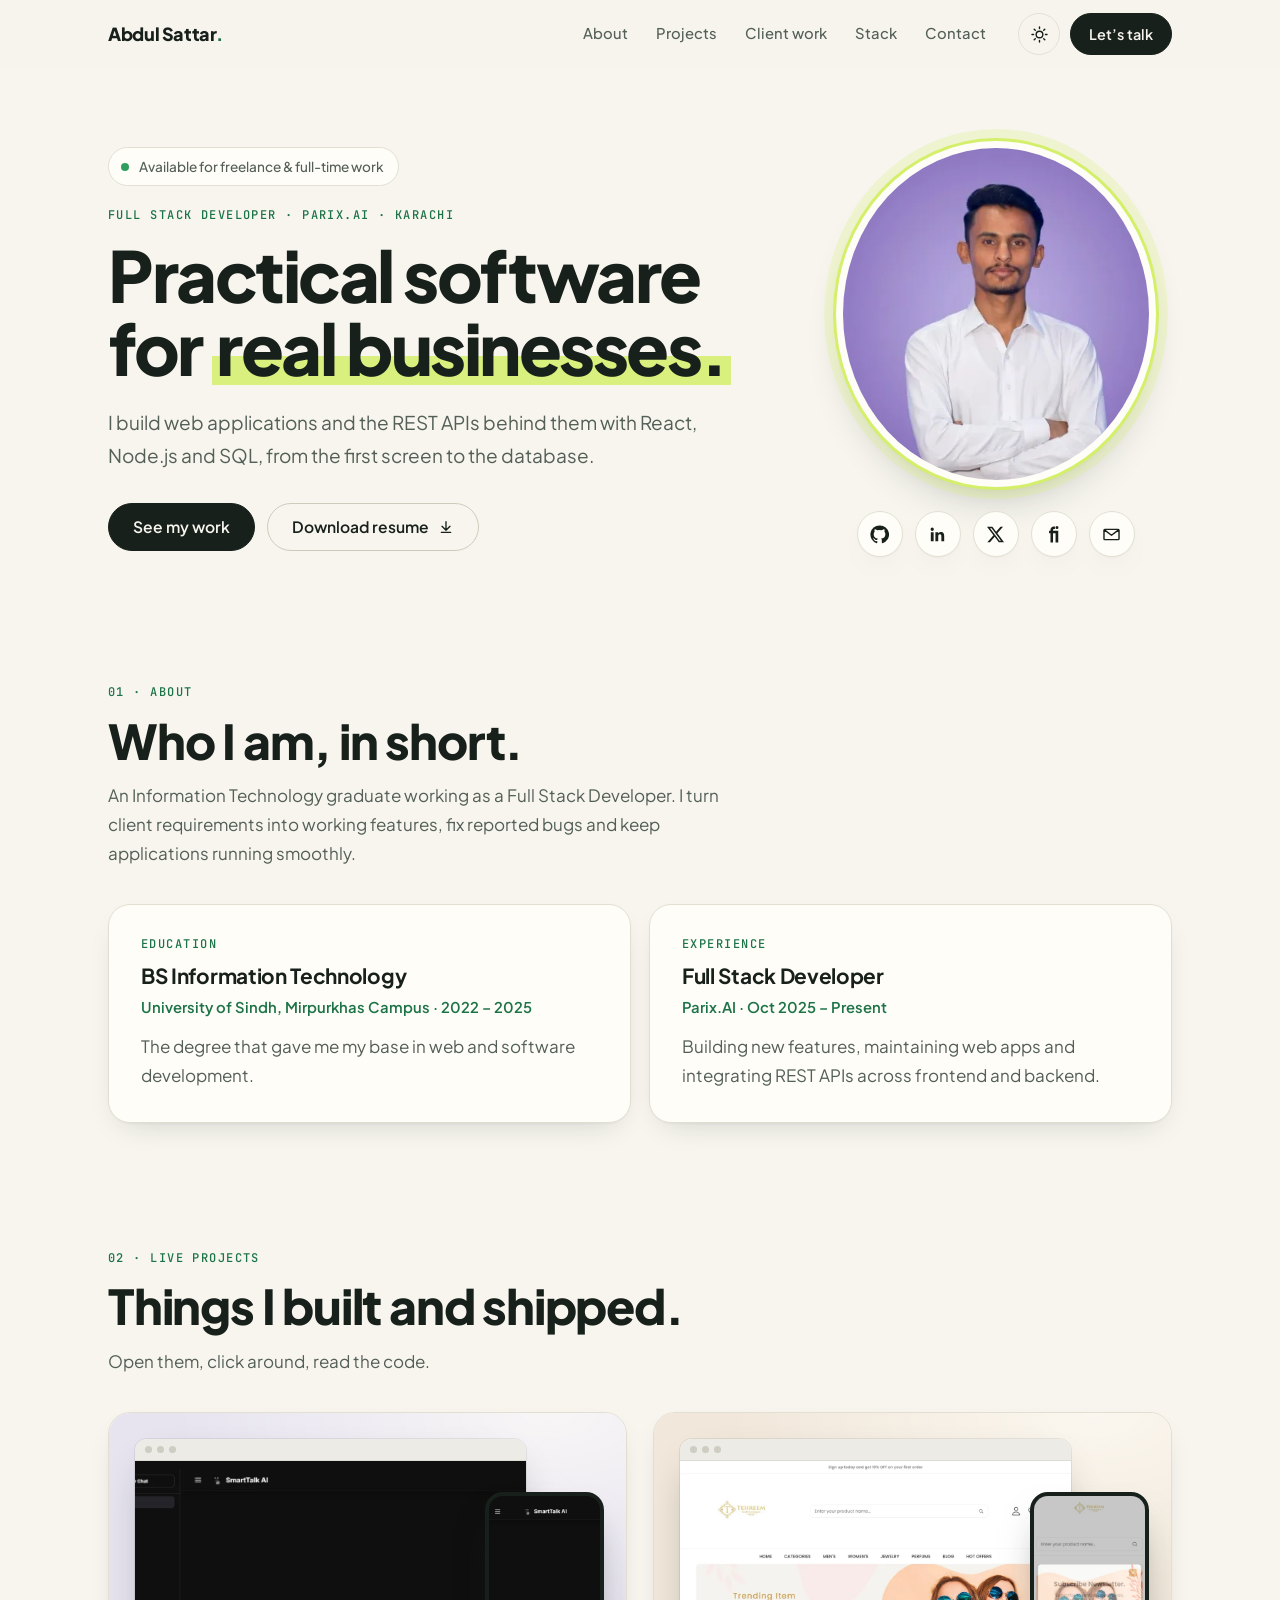
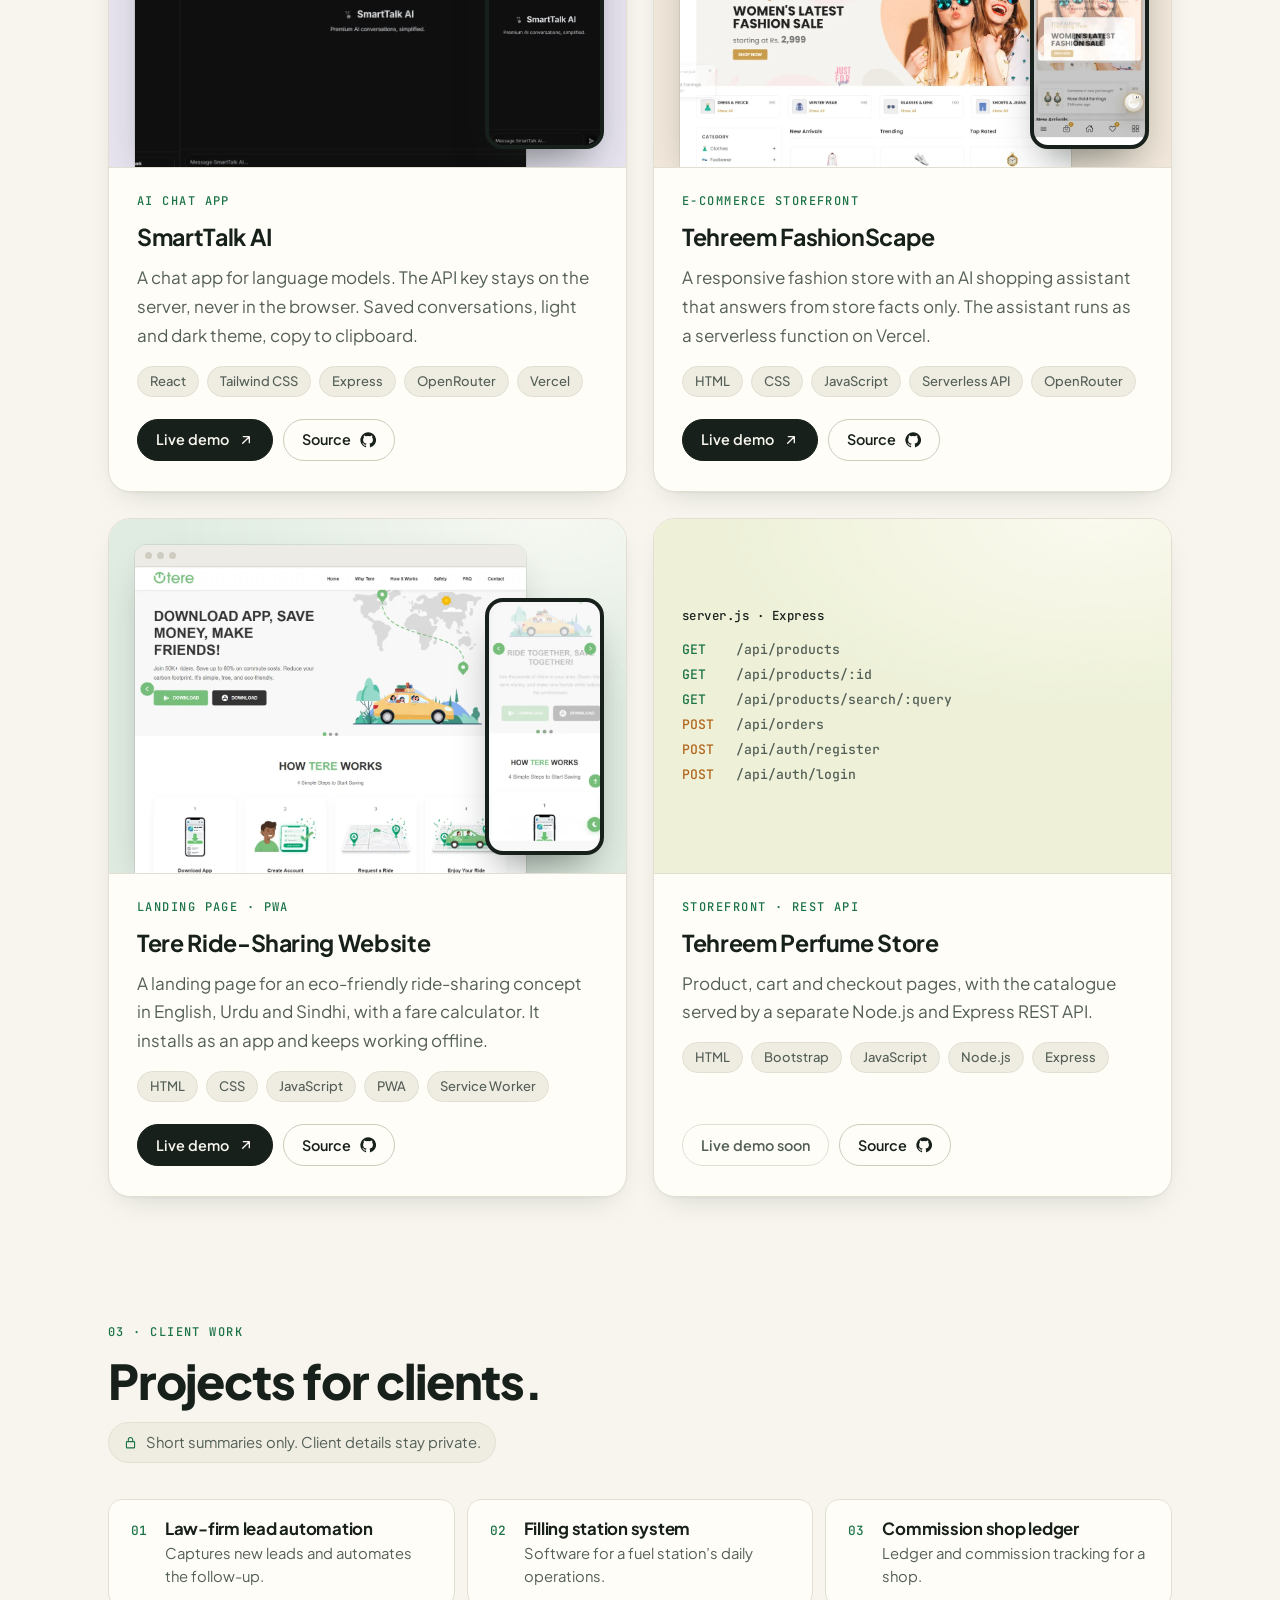
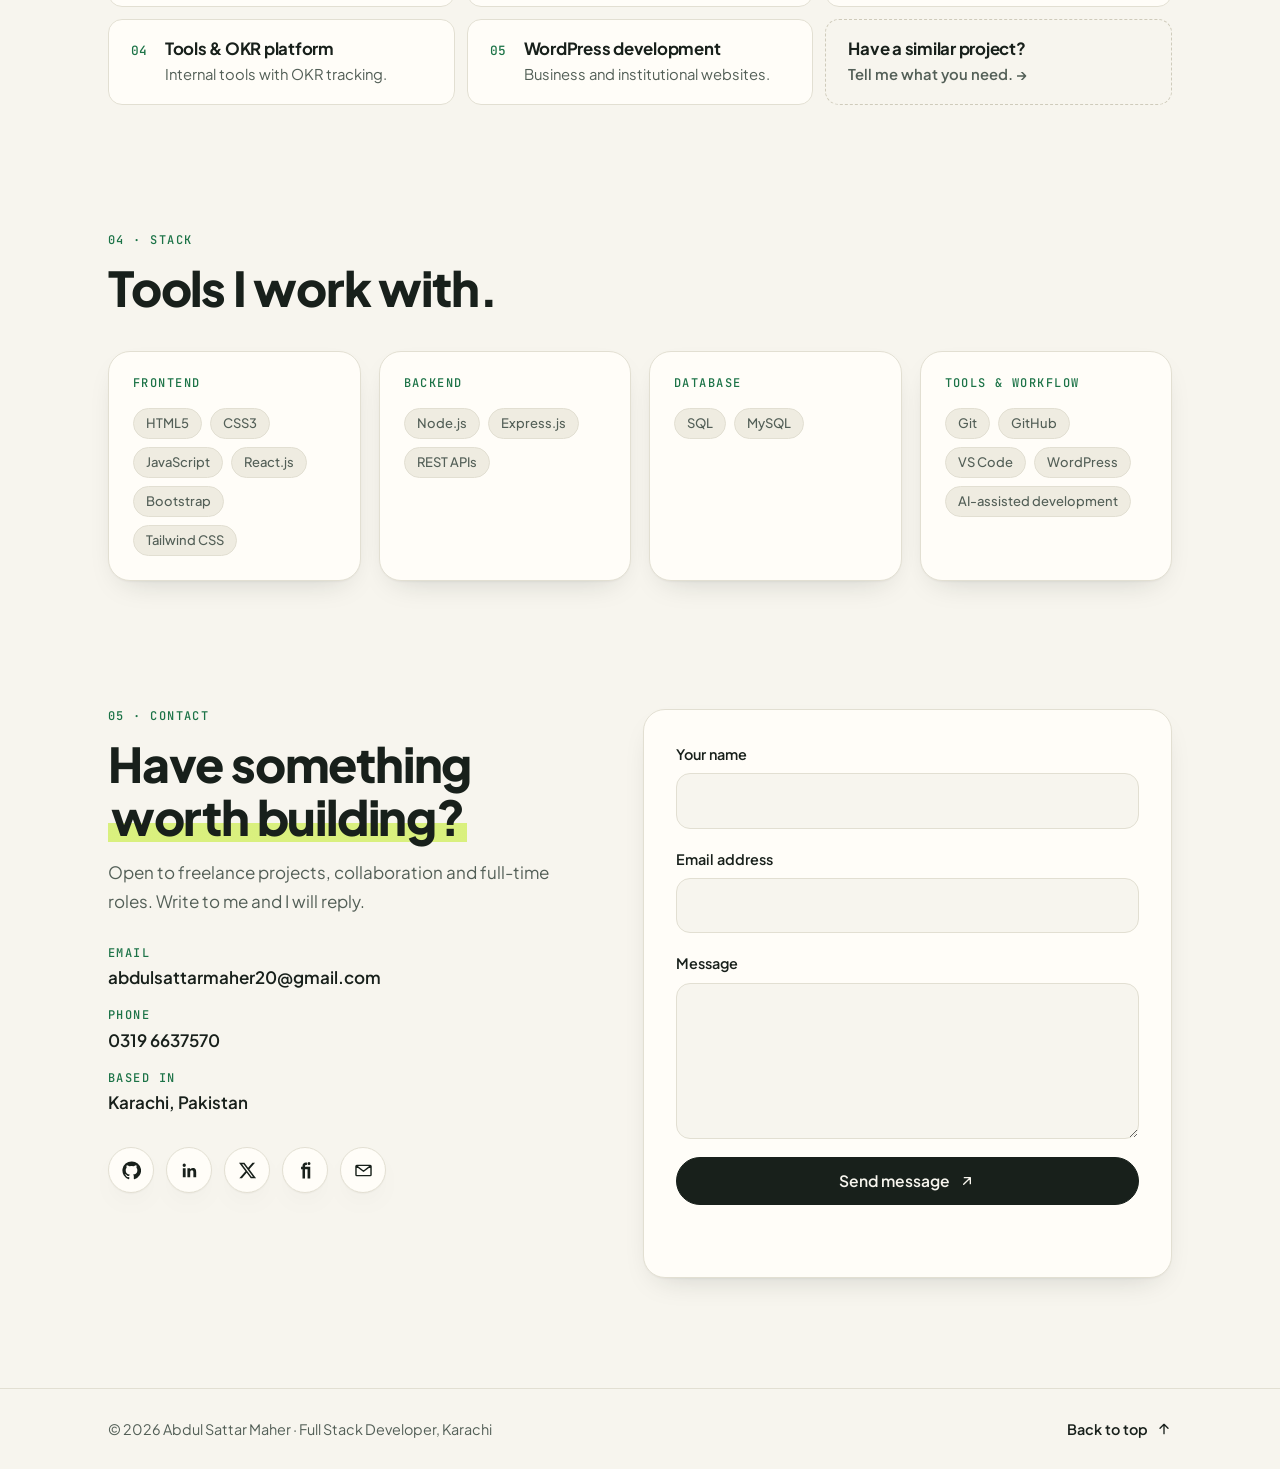
==== index.html @ 1fb18bc0 "Portfolio: light theme rebuild with live projects, client work and contact form Co-Authored-By: Clau" ====
<!doctype html>
<html lang="en">
  <head>
    <meta charset="utf-8">
    <meta name="viewport" content="width=device-width, initial-scale=1, viewport-fit=cover">
    <title>Abdul Sattar Maher — Full Stack Developer</title>
    <meta name="description" content="Abdul Sattar Maher, Full Stack Developer at Parix.AI in Karachi. I build web applications and the REST APIs behind them with React, Node.js and SQL.">
    <meta name="author" content="Abdul Sattar Maher">
    <meta name="theme-color" content="#f7f5ee" media="(prefers-color-scheme: light)">
    <meta name="theme-color" content="#1b231e" media="(prefers-color-scheme: dark)">

    <!-- [PLACEHOLDER] replace https://YOUR-DOMAIN.vercel.app with your real address (4 places below) -->
    <link rel="canonical" href="https://YOUR-DOMAIN.vercel.app/">
    <meta property="og:type" content="website">
    <meta property="og:url" content="https://YOUR-DOMAIN.vercel.app/">
    <meta property="og:title" content="Abdul Sattar Maher — Full Stack Developer">
    <meta property="og:description" content="Web applications and the REST APIs behind them, built with React, Node.js and SQL. Live projects, client work and contact.">
    <meta property="og:image" content="https://YOUR-DOMAIN.vercel.app/og-image.png">
    <meta property="og:image:width" content="1200">
    <meta property="og:image:height" content="630">
    <meta property="og:image:alt" content="Abdul Sattar Maher, Full Stack Developer">
    <meta name="twitter:card" content="summary_large_image">
    <meta name="twitter:site" content="@AbdulSattarMahe">
    <meta name="twitter:image" content="https://YOUR-DOMAIN.vercel.app/og-image.png">
    <link rel="icon" type="image/svg+xml" href="favicon.svg">

    <!-- Apply the saved theme before first paint, so there is no flash -->
    <script>
      document.documentElement.classList.add("js");
      try { var t = localStorage.getItem("theme"); if (t === "light" || t === "dark") document.documentElement.dataset.theme = t; } catch (e) {}
      // If script.js fails to load or errors, drop the hidden "reveal" state so all content shows
      setTimeout(function () { if (!window.__portfolioReady) document.documentElement.classList.remove("js"); }, 3000);
    </script>

    <link rel="preconnect" href="https://fonts.googleapis.com">
    <link rel="preconnect" href="https://fonts.gstatic.com" crossorigin>
    <link rel="stylesheet" href="https://fonts.googleapis.com/css2?family=JetBrains+Mono:wght@500&family=Plus+Jakarta+Sans:wght@400;500;600;700;800&display=swap">
    <link rel="preload" as="image" type="image/webp" href="abdulsattarmaher-400.webp" imagesrcset="abdulsattarmaher-400.webp 400w, abdulsattarmaher-680.webp 680w" imagesizes="(max-width: 860px) 260px, 320px">
    <link rel="stylesheet" href="styles.css">
    <script src="script.js" defer></script>

    <script type="application/ld+json">
      {
        "@context": "https://schema.org",
        "@type": "Person",
        "name": "Abdul Sattar Maher",
        "jobTitle": "Full Stack Developer",
        "worksFor": { "@type": "Organization", "name": "Parix.AI" },
        "alumniOf": { "@type": "CollegeOrUniversity", "name": "University of Sindh, Mirpurkhas Campus" },
        "address": { "@type": "PostalAddress", "addressLocality": "Karachi", "addressCountry": "PK" },
        "email": "mailto:abdulsattarmaher20@gmail.com",
        "sameAs": [
          "https://github.com/Abdulsattar02",
          "https://www.linkedin.com/in/abdul-sattar-1321a5242/",
          "https://x.com/AbdulSattarMahe",
          "https://www.fiverr.com/abdulsattar955"
        ]
      }
    </script>
  </head>

  <body>
    <a class="skip-link" href="#main">Skip to content</a>

    <!-- SVG icons, defined once and reused with <use> -->
    <svg width="0" height="0" class="sr-only" aria-hidden="true" focusable="false">
      <symbol id="i-github" viewBox="0 0 24 24"><path fill="currentColor" d="M12 .5a11.5 11.5 0 0 0-3.64 22.41c.58.1.79-.25.79-.56v-2c-3.2.7-3.88-1.37-3.88-1.37-.52-1.33-1.28-1.69-1.28-1.69-1.05-.71.08-.7.08-.7 1.16.08 1.77 1.19 1.77 1.19 1.03 1.77 2.7 1.26 3.36.96.1-.75.4-1.26.73-1.55-2.55-.29-5.24-1.28-5.24-5.68 0-1.26.45-2.28 1.19-3.09-.12-.29-.52-1.46.11-3.05 0 0 .97-.31 3.17 1.18a11 11 0 0 1 5.77 0c2.2-1.49 3.17-1.18 3.17-1.18.63 1.59.23 2.76.11 3.05.74.81 1.19 1.83 1.19 3.09 0 4.41-2.69 5.38-5.26 5.67.41.36.78 1.06.78 2.14v3.17c0 .31.21.67.8.56A11.5 11.5 0 0 0 12 .5Z"/></symbol>
      <symbol id="i-linkedin" viewBox="0 0 24 24"><path fill="currentColor" d="M20.45 20.45h-3.56v-5.57c0-1.33-.02-3.04-1.85-3.04-1.86 0-2.14 1.45-2.14 2.94v5.67H9.35V9h3.41v1.56h.05c.48-.9 1.64-1.85 3.37-1.85 3.6 0 4.27 2.37 4.27 5.46v6.28ZM5.34 7.43a2.06 2.06 0 1 1 0-4.13 2.06 2.06 0 0 1 0 4.13ZM7.12 20.45H3.56V9h3.56v11.45Z"/></symbol>
      <symbol id="i-x" viewBox="0 0 24 24"><path fill="currentColor" d="M18.24 2.25h3.31l-7.23 8.26 8.5 11.24h-6.65l-5.21-6.82-5.97 6.82H1.68l7.73-8.84L1.25 2.25h6.83l4.71 6.23 5.45-6.23Zm-1.16 17.52h1.83L7.08 4.13H5.12l11.96 15.64Z"/></symbol>
      <symbol id="i-fiverr" viewBox="0 0 24 24"><path fill="currentColor" d="M13.6 7.2h-2.2V6.5c0-.86.6-1.37 1.37-1.37h1.04V2h-1.3C9.9 2 8.2 3.66 8.2 6.33v.87H6.4v3.08h1.8V22h3.2V10.28h3.2V22H18V7.2h-4.4Zm2.8-2.13a1.9 1.9 0 1 0 0-3.8 1.9 1.9 0 0 0 0 3.8Z"/></symbol>
      <symbol id="i-mail" viewBox="0 0 24 24"><path fill="none" stroke="currentColor" stroke-width="1.8" stroke-linecap="round" stroke-linejoin="round" d="M3.5 5.5h17a1 1 0 0 1 1 1v11a1 1 0 0 1-1 1h-17a1 1 0 0 1-1-1v-11a1 1 0 0 1 1-1Zm0 1 8.5 6.5 8.5-6.5"/></symbol>
      <symbol id="i-sun" viewBox="0 0 24 24"><g fill="none" stroke="currentColor" stroke-width="1.8" stroke-linecap="round"><circle cx="12" cy="12" r="4.2"/><path d="M12 2.5v2M12 19.5v2M2.5 12h2M19.5 12h2M5.3 5.3l1.4 1.4M17.3 17.3l1.4 1.4M5.3 18.7l1.4-1.4M17.3 6.7l1.4-1.4"/></g></symbol>
      <symbol id="i-moon" viewBox="0 0 24 24"><path fill="none" stroke="currentColor" stroke-width="1.8" stroke-linejoin="round" d="M20 14.6A8.5 8.5 0 0 1 9.4 4a8.5 8.5 0 1 0 10.6 10.6Z"/></symbol>
      <symbol id="i-arrow" viewBox="0 0 24 24"><path fill="none" stroke="currentColor" stroke-width="2" stroke-linecap="round" stroke-linejoin="round" d="M7 17 17 7M8 7h9v9"/></symbol>
      <symbol id="i-down" viewBox="0 0 24 24"><path fill="none" stroke="currentColor" stroke-width="2" stroke-linecap="round" stroke-linejoin="round" d="M12 4v13m-6-6 6 6 6-6M5 20h14"/></symbol>
      <symbol id="i-up" viewBox="0 0 24 24"><path fill="none" stroke="currentColor" stroke-width="2" stroke-linecap="round" stroke-linejoin="round" d="M12 19V5m-6 6 6-6 6 6"/></symbol>
      <symbol id="i-lock" viewBox="0 0 24 24"><path fill="none" stroke="currentColor" stroke-width="1.8" stroke-linecap="round" stroke-linejoin="round" d="M6.5 10.5h11a1 1 0 0 1 1 1v8a1 1 0 0 1-1 1h-11a1 1 0 0 1-1-1v-8a1 1 0 0 1 1-1Zm2-0V7.5a3.5 3.5 0 0 1 7 0v3"/></symbol>
    </svg>

    <!-- ============ NAV ============ -->
    <header class="site-header">
      <nav class="nav wrap" aria-label="Main">
        <a class="logo" href="#top" aria-label="Abdul Sattar Maher, back to top">Abdul Sattar<span class="logo-dot">.</span></a>

        <ul class="nav-links" id="nav-links">
          <li><a href="#about">About</a></li>
          <li><a href="#projects">Projects</a></li>
          <li><a href="#client-work">Client work</a></li>
          <li><a href="#stack">Stack</a></li>
          <li><a href="#contact">Contact</a></li>
        </ul>

        <div class="nav-actions">
          <button class="icon-toggle" id="theme-toggle" type="button" aria-label="Switch to dark theme">
            <svg class="icon-sun" aria-hidden="true"><use href="#i-sun"/></svg>
            <svg class="icon-moon" aria-hidden="true"><use href="#i-moon"/></svg>
          </button>
          <a class="btn btn-ink btn-sm nav-cta" href="#contact">Let’s talk</a>
          <button class="menu-toggle" id="menu-toggle" type="button" aria-label="Open menu" aria-expanded="false" aria-controls="nav-links">
            <span></span><span></span>
          </button>
        </div>
      </nav>
    </header>

    <main id="main">
      <!-- ============ HERO ============ -->
      <section class="hero wrap" id="top" aria-labelledby="hero-title">
        <div class="hero-copy">
          <!-- OPTIONAL: delete this <p> if you are not looking for work right now -->
          <p class="badge reveal"><span class="badge-dot" aria-hidden="true"></span>Available for freelance &amp; full-time work</p>

          <p class="eyebrow reveal" style="--i:1">Full Stack Developer · Parix.AI · Karachi</p>
          <h1 id="hero-title" class="reveal" style="--i:2">Practical software for <span class="hl">real businesses.</span></h1>
          <p class="lede reveal" style="--i:3">
            I build web applications and the REST APIs behind them with React, Node.js and SQL,
            from the first screen to the database.
          </p>
          <div class="actions reveal" style="--i:4">
            <a class="btn btn-ink" href="#projects">See my work</a>
            <a class="btn btn-line" href="Abdul_Sattar_Maher_CV.pdf" download="Abdul_Sattar_Maher_CV.pdf" type="application/pdf">
              Download resume <svg class="btn-icon" aria-hidden="true"><use href="#i-down"/></svg>
            </a>
          </div>
        </div>

        <!-- Nothing is layered over the photo, so the face is always clear -->
        <div class="hero-photo reveal" style="--i:2">
          <div class="portrait">
            <picture>
              <source type="image/webp" srcset="abdulsattarmaher-400.webp 400w, abdulsattarmaher-680.webp 680w" sizes="(max-width: 860px) 260px, 320px">
              <img src="abdulsattarmaher.jpg" width="811" height="879" alt="Portrait of Abdul Sattar Maher" fetchpriority="high" decoding="async">
            </picture>
          </div>

          <ul class="socials" aria-label="Find me online">
            <li><a href="https://github.com/Abdulsattar02" target="_blank" rel="noopener noreferrer" aria-label="GitHub (opens in a new tab)" title="GitHub"><svg aria-hidden="true"><use href="#i-github"/></svg></a></li>
            <li><a href="https://www.linkedin.com/in/abdul-sattar-1321a5242/" target="_blank" rel="noopener noreferrer" aria-label="LinkedIn (opens in a new tab)" title="LinkedIn"><svg aria-hidden="true"><use href="#i-linkedin"/></svg></a></li>
            <li><a href="https://x.com/AbdulSattarMahe" target="_blank" rel="noopener noreferrer" aria-label="X (opens in a new tab)" title="X"><svg aria-hidden="true"><use href="#i-x"/></svg></a></li>
            <li><a href="https://www.fiverr.com/abdulsattar955" target="_blank" rel="noopener noreferrer" aria-label="Fiverr (opens in a new tab)" title="Fiverr"><svg aria-hidden="true"><use href="#i-fiverr"/></svg></a></li>
            <li><a href="mailto:abdulsattarmaher20@gmail.com" aria-label="Email abdulsattarmaher20@gmail.com" title="Email"><svg aria-hidden="true"><use href="#i-mail"/></svg></a></li>
          </ul>
        </div>
      </section>

      <!-- ============ ABOUT + QUALIFICATION ============ -->
      <section class="section wrap" id="about" aria-labelledby="about-title">
        <div class="section-head">
          <p class="eyebrow reveal">01 · About</p>
          <h2 id="about-title" class="reveal" style="--i:1">Who I am, in short.</h2>
          <p class="section-sub reveal" style="--i:2">
            An Information Technology graduate working as a Full Stack Developer. I turn client
            requirements into working features, fix reported bugs and keep applications running smoothly.
          </p>
        </div>

        <div class="qual-grid">
          <article class="card qual reveal" aria-labelledby="edu-title">
            <p class="label">Education</p>
            <h3 id="edu-title">BS Information Technology</h3>
            <p class="meta">University of Sindh, Mirpurkhas Campus · 2022 – 2025</p>
            <p>The degree that gave me my base in web and software development.</p>
          </article>
          <article class="card qual reveal" style="--i:1" aria-labelledby="exp-title">
            <p class="label">Experience</p>
            <h3 id="exp-title">Full Stack Developer</h3>
            <p class="meta">Parix.AI · Oct 2025 – Present</p>
            <p>Building new features, maintaining web apps and integrating REST APIs across frontend and backend.</p>
          </article>
        </div>
      </section>

      <!-- ============ LIVE PROJECTS ============ -->
      <section class="section wrap" id="projects" aria-labelledby="projects-title">
        <div class="section-head">
          <p class="eyebrow reveal">02 · Live projects</p>
          <h2 id="projects-title" class="reveal" style="--i:1">Things I built and shipped.</h2>
          <p class="section-sub reveal" style="--i:2">Open them, click around, read the code.</p>
        </div>

        <div class="project-grid">
          <!-- SmartTalk AI -->
          <article class="card project reveal" aria-labelledby="p1-title">
            <a class="project-media" style="--tint:var(--tint-1)" href="https://smart-talk-ai-brown.vercel.app/" target="_blank" rel="noopener noreferrer" tabindex="-1" aria-hidden="true">
              <span class="shot-desk"><span class="shot-bar"><i></i><i></i><i></i></span><img src="assets/projects/smarttalk-desktop.webp" width="1100" height="688" alt="" loading="lazy" decoding="async"></span>
              <span class="shot-phone"><img src="assets/projects/smarttalk-mobile.webp" width="340" height="736" alt="" loading="lazy" decoding="async"></span>
            </a>
            <div class="project-body">
              <p class="label">AI chat app</p>
              <h3 id="p1-title">SmartTalk AI</h3>
              <p>A chat app for language models. The API key stays on the server, never in the browser. Saved conversations, light and dark theme, copy to clipboard.</p>
              <ul class="tags" aria-label="Built with">
                <li>React</li><li>Tailwind CSS</li><li>Express</li><li>OpenRouter</li><li>Vercel</li>
              </ul>
              <div class="project-links">
                <a class="btn btn-ink btn-sm" href="https://smart-talk-ai-brown.vercel.app/" target="_blank" rel="noopener noreferrer">Live demo <svg class="btn-icon" aria-hidden="true"><use href="#i-arrow"/></svg><span class="sr-only">of SmartTalk AI (opens in a new tab)</span></a>
                <a class="btn btn-line btn-sm" href="https://github.com/Abdulsattar02/SmartTalkAI" target="_blank" rel="noopener noreferrer">Source <svg class="btn-icon" aria-hidden="true"><use href="#i-github"/></svg><span class="sr-only">code of SmartTalk AI (opens in a new tab)</span></a>
              </div>
            </div>
          </article>

          <!-- Tehreem FashionScape -->
          <article class="card project reveal" style="--i:1" aria-labelledby="p2-title">
            <a class="project-media" style="--tint:var(--tint-2)" href="https://tehreem-fashionscape-e-commerce.vercel.app/" target="_blank" rel="noopener noreferrer" tabindex="-1" aria-hidden="true">
              <span class="shot-desk is-tall"><span class="shot-bar"><i></i><i></i><i></i></span><img src="assets/projects/fashion-desktop.webp" width="1100" height="1910" alt="" loading="lazy" decoding="async"></span>
              <span class="shot-phone"><img src="assets/projects/fashion-mobile.webp" width="340" height="736" alt="" loading="lazy" decoding="async"></span>
            </a>
            <div class="project-body">
              <p class="label">E-commerce storefront</p>
              <h3 id="p2-title">Tehreem FashionScape</h3>
              <p>A responsive fashion store with an AI shopping assistant that answers from store facts only. The assistant runs as a serverless function on Vercel.</p>
              <ul class="tags" aria-label="Built with">
                <li>HTML</li><li>CSS</li><li>JavaScript</li><li>Serverless API</li><li>OpenRouter</li>
              </ul>
              <div class="project-links">
                <a class="btn btn-ink btn-sm" href="https://tehreem-fashionscape-e-commerce.vercel.app/" target="_blank" rel="noopener noreferrer">Live demo <svg class="btn-icon" aria-hidden="true"><use href="#i-arrow"/></svg><span class="sr-only">of Tehreem FashionScape (opens in a new tab)</span></a>
                <a class="btn btn-line btn-sm" href="https://github.com/Abdulsattar02/tehreem-fashionscape-e-commerce" target="_blank" rel="noopener noreferrer">Source <svg class="btn-icon" aria-hidden="true"><use href="#i-github"/></svg><span class="sr-only">code of Tehreem FashionScape (opens in a new tab)</span></a>
              </div>
            </div>
          </article>

          <!-- Tere -->
          <article class="card project reveal" aria-labelledby="p3-title">
            <a class="project-media" style="--tint:var(--tint-3)" href="https://tereweb1.vercel.app/" target="_blank" rel="noopener noreferrer" tabindex="-1" aria-hidden="true">
              <span class="shot-desk is-tall"><span class="shot-bar"><i></i><i></i><i></i></span><img src="assets/projects/tere-desktop.webp" width="1100" height="1795" alt="" loading="lazy" decoding="async"></span>
              <span class="shot-phone"><img src="assets/projects/tere-mobile.webp" width="340" height="736" alt="" loading="lazy" decoding="async"></span>
            </a>
            <div class="project-body">
              <p class="label">Landing page · PWA</p>
              <h3 id="p3-title">Tere Ride-Sharing Website</h3>
              <p>A landing page for an eco-friendly ride-sharing concept in English, Urdu and Sindhi, with a fare calculator. It installs as an app and keeps working offline.</p>
              <ul class="tags" aria-label="Built with">
                <li>HTML</li><li>CSS</li><li>JavaScript</li><li>PWA</li><li>Service Worker</li>
              </ul>
              <div class="project-links">
                <a class="btn btn-ink btn-sm" href="https://tereweb1.vercel.app/" target="_blank" rel="noopener noreferrer">Live demo <svg class="btn-icon" aria-hidden="true"><use href="#i-arrow"/></svg><span class="sr-only">of Tere Ride-Sharing Website (opens in a new tab)</span></a>
                <a class="btn btn-line btn-sm" href="https://github.com/Abdulsattar02/tereweb1" target="_blank" rel="noopener noreferrer">Source <svg class="btn-icon" aria-hidden="true"><use href="#i-github"/></svg><span class="sr-only">code of Tere Ride-Sharing Website (opens in a new tab)</span></a>
              </div>
            </div>
          </article>

          <!-- Tehreem Perfume Store -->
          <article class="card project reveal" style="--i:1" aria-labelledby="p4-title">
            <!-- No screenshot yet: this panel shows the store's real API routes instead.
                 [PLACEHOLDER] once it is deployed, you can swap this <div> for an <a class="project-media"> with a screenshot -->
            <div class="project-media api-panel" style="--tint:var(--tint-4)" aria-hidden="true">
              <p class="api-file">server.js · Express</p>
              <ul>
                <li><b>GET</b> /api/products</li>
                <li><b>GET</b> /api/products/:id</li>
                <li><b>GET</b> /api/products/search/:query</li>
                <li><b class="post">POST</b> /api/orders</li>
                <li><b class="post">POST</b> /api/auth/register</li>
                <li><b class="post">POST</b> /api/auth/login</li>
              </ul>
            </div>
            <div class="project-body">
              <p class="label">Storefront · REST API</p>
              <h3 id="p4-title">Tehreem Perfume Store</h3>
              <p>Product, cart and checkout pages, with the catalogue served by a separate Node.js and Express REST API.</p>
              <ul class="tags" aria-label="Built with">
                <li>HTML</li><li>Bootstrap</li><li>JavaScript</li><li>Node.js</li><li>Express</li>
              </ul>
              <div class="project-links">
                <!-- [PLACEHOLDER] live link: replace this <span> with
                     <a class="btn btn-ink btn-sm" href="YOUR-LIVE-URL" target="_blank" rel="noopener noreferrer">Live demo …</a> -->
                <span class="btn btn-sm btn-muted" aria-disabled="true">Live demo soon</span>
                <a class="btn btn-line btn-sm" href="https://github.com/Abdulsattar02/tehreem-perfume-store" target="_blank" rel="noopener noreferrer">Source <svg class="btn-icon" aria-hidden="true"><use href="#i-github"/></svg><span class="sr-only">code of Tehreem Perfume Store (opens in a new tab)</span></a>
              </div>
            </div>
          </article>
        </div>
      </section>

      <!-- ============ CLIENT WORK ============ -->
      <section class="section wrap" id="client-work" aria-labelledby="client-title">
        <div class="section-head">
          <p class="eyebrow reveal">03 · Client work</p>
          <h2 id="client-title" class="reveal" style="--i:1">Projects for clients.</h2>
          <p class="private-note reveal" style="--i:2"><svg aria-hidden="true"><use href="#i-lock"/></svg>Short summaries only. Client details stay private.</p>
        </div>

        <ol class="client-list">
          <li class="client reveal"><span class="client-no">01</span><div><h3>Law-firm lead automation</h3><p>Captures new leads and automates the follow-up.</p></div></li>
          <li class="client reveal" style="--i:1"><span class="client-no">02</span><div><h3>Filling station system</h3><p>Software for a fuel station’s daily operations.</p></div></li>
          <li class="client reveal" style="--i:2"><span class="client-no">03</span><div><h3>Commission shop ledger</h3><p>Ledger and commission tracking for a shop.</p></div></li>
          <li class="client reveal"><span class="client-no">04</span><div><h3>Tools &amp; OKR platform</h3><p>Internal tools with OKR tracking.</p></div></li>
          <li class="client reveal" style="--i:1"><span class="client-no">05</span><div><h3>WordPress development</h3><p>Business and institutional websites.</p></div></li>
          <li class="client client-cta reveal" style="--i:2"><a href="#contact"><h3>Have a similar project?</h3><p>Tell me what you need. <span aria-hidden="true">→</span></p></a></li>
        </ol>
      </section>

      <!-- ============ STACK ============ -->
      <section class="section wrap" id="stack" aria-labelledby="stack-title">
        <div class="section-head">
          <p class="eyebrow reveal">04 · Stack</p>
          <h2 id="stack-title" class="reveal" style="--i:1">Tools I work with.</h2>
        </div>

        <div class="stack-grid">
          <div class="card stack reveal">
            <h3 class="label">Frontend</h3>
            <ul class="tags"><li>HTML5</li><li>CSS3</li><li>JavaScript</li><li>React.js</li><li>Bootstrap</li><li>Tailwind CSS</li></ul>
          </div>
          <div class="card stack reveal" style="--i:1">
            <h3 class="label">Backend</h3>
            <ul class="tags"><li>Node.js</li><li>Express.js</li><li>REST APIs</li></ul>
          </div>
          <div class="card stack reveal" style="--i:2">
            <h3 class="label">Database</h3>
            <ul class="tags"><li>SQL</li><li>MySQL</li></ul>
          </div>
          <div class="card stack reveal" style="--i:3">
            <h3 class="label">Tools &amp; workflow</h3>
            <ul class="tags"><li>Git</li><li>GitHub</li><li>VS Code</li><li>WordPress</li><li>AI-assisted development</li></ul>
          </div>
        </div>
      </section>

      <!-- ============ CONTACT ============ -->
      <section class="section wrap" id="contact" aria-labelledby="contact-title">
        <div class="contact-grid">
          <div class="contact-info">
            <p class="eyebrow reveal">05 · Contact</p>
            <h2 id="contact-title" class="reveal" style="--i:1">Have something <span class="hl">worth building?</span></h2>
            <p class="section-sub reveal" style="--i:2">Open to freelance projects, collaboration and full-time roles. Write to me and I will reply.</p>

            <ul class="contact-lines reveal" style="--i:3">
              <li><span class="label">Email</span><a href="mailto:abdulsattarmaher20@gmail.com">abdulsattarmaher20@gmail.com</a></li>
              <li><span class="label">Phone</span><a href="tel:+923196637570">0319 6637570</a></li>
              <li><span class="label">Based in</span><span>Karachi, Pakistan</span></li>
            </ul>

            <ul class="socials socials-left reveal" style="--i:4" aria-label="Find me online">
              <li><a href="https://github.com/Abdulsattar02" target="_blank" rel="noopener noreferrer" aria-label="GitHub (opens in a new tab)" title="GitHub"><svg aria-hidden="true"><use href="#i-github"/></svg></a></li>
              <li><a href="https://www.linkedin.com/in/abdul-sattar-1321a5242/" target="_blank" rel="noopener noreferrer" aria-label="LinkedIn (opens in a new tab)" title="LinkedIn"><svg aria-hidden="true"><use href="#i-linkedin"/></svg></a></li>
              <li><a href="https://x.com/AbdulSattarMahe" target="_blank" rel="noopener noreferrer" aria-label="X (opens in a new tab)" title="X"><svg aria-hidden="true"><use href="#i-x"/></svg></a></li>
              <li><a href="https://www.fiverr.com/abdulsattar955" target="_blank" rel="noopener noreferrer" aria-label="Fiverr (opens in a new tab)" title="Fiverr"><svg aria-hidden="true"><use href="#i-fiverr"/></svg></a></li>
              <li><a href="mailto:abdulsattarmaher20@gmail.com" aria-label="Email abdulsattarmaher20@gmail.com" title="Email"><svg aria-hidden="true"><use href="#i-mail"/></svg></a></li>
            </ul>
          </div>

          <!-- Contact form → Web3Forms → abdulsattarmaher20@gmail.com
               Works without JavaScript too (Web3Forms then shows its own thank-you page). -->
          <form class="card contact-form reveal" style="--i:2" id="contact-form" action="https://api.web3forms.com/submit" method="POST" novalidate>
            <!-- Web3Forms access key (public by design: it can only send mail to abdulsattarmaher20@gmail.com) -->
            <input type="hidden" name="access_key" value="8ecf3f94-9eb6-4668-abd0-15e36e9845d9">
            <input type="hidden" name="subject" value="New message from your portfolio">
            <input type="hidden" name="from_name" value="Portfolio contact form">
            <!-- Honeypot: hidden from people, bots fill it in and get rejected -->
            <input type="checkbox" name="botcheck" class="hp" tabindex="-1" autocomplete="off" aria-hidden="true">

            <div class="field">
              <label for="f-name">Your name</label>
              <input id="f-name" name="name" type="text" autocomplete="name" required maxlength="100" aria-describedby="f-name-err">
              <p class="field-error" id="f-name-err" aria-live="polite"></p>
            </div>
            <div class="field">
              <label for="f-email">Email address</label>
              <input id="f-email" name="email" type="email" autocomplete="email" inputmode="email" required maxlength="150" aria-describedby="f-email-err">
              <p class="field-error" id="f-email-err" aria-live="polite"></p>
            </div>
            <div class="field">
              <label for="f-message">Message</label>
              <textarea id="f-message" name="message" rows="5" required minlength="10" maxlength="3000" aria-describedby="f-message-err"></textarea>
              <p class="field-error" id="f-message-err" aria-live="polite"></p>
            </div>

            <button class="btn btn-ink btn-block" type="submit" id="f-submit">
              <span class="btn-text">Send message</span>
              <svg class="btn-icon" aria-hidden="true"><use href="#i-arrow"/></svg>
            </button>
            <p class="form-status" id="form-status" role="status" aria-live="polite"></p>
          </form>
        </div>
      </section>
    </main>

    <!-- ============ FOOTER ============ -->
    <footer class="site-footer">
      <div class="wrap footer-inner">
        <p>© <span id="year">2026</span> Abdul Sattar Maher · Full Stack Developer, Karachi</p>
        <a class="to-top" href="#top">Back to top <svg aria-hidden="true"><use href="#i-up"/></svg></a>
      </div>
    </footer>

    <div class="cursor" aria-hidden="true"></div>
  </body>
</html>
---- styles.css ----
/* =========================================================
   Abdul Sattar Maher — portfolio
   1. Tokens   2. Base   3. Layout & type   4. Components
   5. Sections 6. Motion 7. Responsive
   ========================================================= */

/* ---------- 1. Tokens ---------- */
:root {
  --bg: #f7f5ee;            /* warm cream */
  --bg-soft: #efece1;
  --card: #fffdf8;
  --ink: #18201b;           /* text: 15.6:1 on --bg */
  --muted: #535f57;         /* secondary text: 6.4:1 on --bg */
  --line: #e2dfd2;
  --line-strong: #cfcbbb;
  --accent: #1c7347;        /* calm green: 5.6:1 on --bg */
  --accent-soft: #e3efe4;
  --lime: #d4ef6a;          /* highlight + photo ring */
  --tint-1: #e7e4f0;        /* project backdrops: lavender, sand, sage, lime cream */
  --tint-2: #f1e7da;
  --tint-3: #e0ece2;
  --tint-4: #eef1d8;
  --on-ink: #f7f5ee;
  --shadow: 0 1px 2px rgba(24, 32, 27, .04), 0 12px 32px -16px rgba(24, 32, 27, .22);
  --shadow-lift: 0 2px 4px rgba(24, 32, 27, .05), 0 22px 44px -18px rgba(24, 32, 27, .3);

  --font: "Plus Jakarta Sans", system-ui, -apple-system, "Segoe UI", Roboto, sans-serif;
  --mono: "JetBrains Mono", ui-monospace, "SFMono-Regular", Consolas, monospace;

  --radius: 22px;
  --radius-sm: 14px;
  --nav-h: 68px;
  --ease: cubic-bezier(.22, .61, .21, 1);
  --dur: .9s;

  color-scheme: light;
}

/* Soft dark: deep green-grey, never pure black */
:root[data-theme="dark"] {
  --bg: #1b231e;
  --bg-soft: #212b25;
  --card: #232e27;
  --ink: #edf2ea;
  --muted: #a9b6ad;
  --line: #334139;
  --line-strong: #46564c;
  --accent: #b5e26a;
  --accent-soft: #2b3a2f;
  --lime: #b5e26a;
  --tint-1: #2a2c35;
  --tint-2: #322d27;
  --tint-3: #24322a;
  --tint-4: #2b3324;
  --on-ink: #1b231e;
  --shadow: 0 1px 2px rgba(0, 0, 0, .15), 0 14px 34px -18px rgba(0, 0, 0, .55);
  --shadow-lift: 0 2px 4px rgba(0, 0, 0, .18), 0 24px 46px -18px rgba(0, 0, 0, .6);
  color-scheme: dark;
}
@media (prefers-color-scheme: dark) {
  :root:not([data-theme="light"]) {
    --bg: #1b231e;
    --bg-soft: #212b25;
    --card: #232e27;
    --ink: #edf2ea;
    --muted: #a9b6ad;
    --line: #334139;
    --line-strong: #46564c;
    --accent: #b5e26a;
    --accent-soft: #2b3a2f;
    --lime: #b5e26a;
    --tint-1: #2a2c35;
    --tint-2: #322d27;
    --tint-3: #24322a;
    --tint-4: #2b3324;
    --on-ink: #1b231e;
    --shadow: 0 1px 2px rgba(0, 0, 0, .15), 0 14px 34px -18px rgba(0, 0, 0, .55);
    --shadow-lift: 0 2px 4px rgba(0, 0, 0, .18), 0 24px 46px -18px rgba(0, 0, 0, .6);
    color-scheme: dark;
  }
}

/* ---------- 2. Base ---------- */
*, *::before, *::after { box-sizing: border-box; }

html {
  scroll-behavior: smooth;
  scroll-padding-top: calc(var(--nav-h) + 16px);
  -webkit-text-size-adjust: 100%;
}

body {
  margin: 0;
  background: var(--bg);
  color: var(--ink);
  font: 400 1rem/1.7 var(--font);       /* 16px mobile */
  -webkit-font-smoothing: antialiased;
  text-rendering: optimizeLegibility;
  overflow-x: hidden;
  transition: background-color .5s var(--ease), color .5s var(--ease);
  animation: page-in .9s var(--ease) both;   /* page-load fade, ends visible even without JS */
}
@keyframes page-in { from { opacity: 0; } to { opacity: 1; } }

img, svg { display: block; max-width: 100%; }
img { height: auto; }
a { color: inherit; text-decoration: none; }
button, input, textarea { font: inherit; color: inherit; }
ul, ol { margin: 0; padding: 0; list-style: none; }
h1, h2, h3, p { margin: 0; }

::selection { background: var(--lime); color: #18201b; }

:focus-visible {
  outline: 2.5px solid var(--accent);
  outline-offset: 3px;
  border-radius: 8px;
}

.sr-only {
  position: absolute !important;
  width: 1px; height: 1px;
  overflow: hidden; clip: rect(0 0 0 0);
  white-space: nowrap; margin: -1px; padding: 0; border: 0;
}

.skip-link {
  position: fixed; left: 16px; top: -60px; z-index: 100;
  padding: 10px 16px; border-radius: 10px;
  background: var(--ink); color: var(--on-ink); font-weight: 600;
  transition: top .3s var(--ease);
}
.skip-link:focus { top: 12px; }

/* ---------- 3. Layout & type ---------- */
.wrap {
  width: 100%;
  max-width: 1120px;
  margin-inline: auto;
  padding-inline: 20px;
}

.section { padding-top: 96px; }

h1, h2, h3 { letter-spacing: -.025em; line-height: 1.1; font-weight: 800; }

h1 { font-size: clamp(2.5rem, 7.4vw, 4.4rem); line-height: 1.04; letter-spacing: -.035em; }
h2 { font-size: clamp(2rem, 5vw, 3rem); }
h3 { font-size: 1.3rem; letter-spacing: -.015em; font-weight: 700; line-height: 1.25; }

.eyebrow, .label {
  font: 500 .75rem/1.3 var(--mono);
  letter-spacing: .12em;
  text-transform: uppercase;
  color: var(--accent);
}
.eyebrow { margin-bottom: 14px; }

/* hand-drawn style highlighter under key words */
.hl {
  background: linear-gradient(transparent 60%, color-mix(in srgb, var(--lime) 85%, transparent) 60%, color-mix(in srgb, var(--lime) 85%, transparent) 92%, transparent 92%);
  padding-inline: .06em;
  -webkit-box-decoration-break: clone;
  box-decoration-break: clone;
}
:root[data-theme="dark"] .hl { background: linear-gradient(transparent 62%, rgba(181, 226, 106, .32) 62%, rgba(181, 226, 106, .32) 92%, transparent 92%); }
@media (prefers-color-scheme: dark) {
  :root:not([data-theme="light"]) .hl { background: linear-gradient(transparent 62%, rgba(181, 226, 106, .32) 62%, rgba(181, 226, 106, .32) 92%, transparent 92%); }
}

.section-head { max-width: 640px; margin-bottom: 36px; }
.section-head h2 { margin-bottom: 14px; }
.section-sub { color: var(--muted); font-size: 1.0625rem; max-width: 36em; }

/* ---------- 4. Components ---------- */

/* Buttons */
.btn {
  --b: var(--ink);
  display: inline-flex; align-items: center; justify-content: center; gap: 9px;
  min-height: 48px;
  padding: 12px 24px;
  border-radius: 999px;
  border: 1.5px solid var(--b);
  font-weight: 600; font-size: .975rem; line-height: 1;
  cursor: pointer;
  white-space: nowrap;
  transition: transform .45s var(--ease), box-shadow .45s var(--ease), background-color .3s, color .3s, border-color .3s;
}
.btn:hover { transform: translateY(-2px); box-shadow: var(--shadow); }
.btn:active { transform: translateY(0); }
.btn-ink { background: var(--ink); color: var(--on-ink); }
.btn-line { background: transparent; color: var(--ink); --b: var(--line-strong); }
.btn-line:hover { --b: var(--ink); background: var(--card); }
.btn-sm { min-height: 42px; padding: 10px 18px; font-size: .9rem; }
.btn-block { width: 100%; }
.btn-muted { --b: var(--line); color: var(--muted); background: transparent; cursor: default; }
.btn-muted:hover { transform: none; box-shadow: none; }
.btn-icon { width: 16px; height: 16px; flex: none; transition: transform .45s var(--ease); }
.btn:hover .btn-icon { transform: translate(1px, -1px); }
a[download]:hover .btn-icon { transform: translateY(2px); }

/* Cards */
.card {
  background: var(--card);
  border: 1px solid var(--line);
  border-radius: var(--radius);
  box-shadow: var(--shadow);
  transition: transform .55s var(--ease), box-shadow .55s var(--ease), border-color .4s, background-color .5s var(--ease);
}
@media (hover: hover) {
  .card:hover { transform: translateY(-4px); box-shadow: var(--shadow-lift); }
}

/* Tags */
.tags { display: flex; flex-wrap: wrap; gap: 8px; }
.tags li {
  font-size: .8125rem; font-weight: 500; line-height: 1;
  padding: 8px 12px;
  border-radius: 999px;
  background: var(--bg-soft);
  color: var(--muted);
  border: 1px solid var(--line);
}

/* Round social icons */
.socials { display: flex; flex-wrap: wrap; justify-content: center; gap: 12px; }
.socials a {
  width: 46px; height: 46px;
  display: grid; place-items: center;
  border-radius: 50%;
  background: var(--card);
  border: 1px solid var(--line);
  color: var(--ink);
  box-shadow: var(--shadow);
  transition: transform .45s var(--ease), background-color .3s, color .3s, border-color .3s;
}
.socials svg { width: 19px; height: 19px; }
.socials a:hover { transform: translateY(-3px); background: var(--ink); color: var(--on-ink); border-color: var(--ink); }
.socials-left { justify-content: flex-start; }

/* ---------- Header / nav ---------- */
.site-header {
  position: sticky; top: 0; z-index: 50;
  background: color-mix(in srgb, var(--bg) 82%, transparent);
  -webkit-backdrop-filter: saturate(140%) blur(12px);
  backdrop-filter: saturate(140%) blur(12px);
  border-bottom: 1px solid transparent;
  transition: border-color .4s, background-color .5s var(--ease);
}
.site-header.is-scrolled { border-bottom-color: var(--line); }

.nav { height: var(--nav-h); display: flex; align-items: center; gap: 20px; }

.logo { font-weight: 800; font-size: 1.125rem; letter-spacing: -.02em; margin-right: auto; }
.logo-dot { color: var(--accent); }

.nav-links { display: flex; gap: 4px; }
.nav-links a {
  position: relative;
  display: block;
  padding: 8px 12px;
  border-radius: 999px;
  font-size: .925rem; font-weight: 500;
  color: var(--muted);
  transition: color .3s, background-color .3s;
}
.nav-links a:hover { color: var(--ink); }
.nav-links a.is-active { color: var(--ink); background: var(--accent-soft); }

.nav-actions { display: flex; align-items: center; gap: 10px; }

.icon-toggle {
  width: 42px; height: 42px;
  display: grid; place-items: center;
  border-radius: 50%;
  border: 1.5px solid var(--line);
  background: transparent; color: var(--ink);
  cursor: pointer;
  transition: border-color .3s, transform .45s var(--ease);
}
.icon-toggle:hover { border-color: var(--ink); transform: rotate(15deg); }
.icon-toggle svg { width: 19px; height: 19px; grid-area: 1 / 1; transition: opacity .4s, transform .5s var(--ease); }
.icon-moon { opacity: 0; transform: scale(.6) rotate(-30deg); }
:root[data-theme="dark"] .icon-sun { opacity: 0; transform: scale(.6) rotate(30deg); }
:root[data-theme="dark"] .icon-moon { opacity: 1; transform: none; }
@media (prefers-color-scheme: dark) {
  :root:not([data-theme="light"]) .icon-sun { opacity: 0; transform: scale(.6) rotate(30deg); }
  :root:not([data-theme="light"]) .icon-moon { opacity: 1; transform: none; }
}

.menu-toggle {
  display: none;
  width: 42px; height: 42px;
  border-radius: 50%;
  border: 1.5px solid var(--line);
  background: transparent;
  cursor: pointer;
  position: relative;
}
.menu-toggle span {
  position: absolute; left: 12px; right: 12px; height: 1.8px;
  background: var(--ink); border-radius: 2px;
  transition: transform .45s var(--ease), top .45s var(--ease);
}
.menu-toggle span:first-child { top: 16px; }
.menu-toggle span:last-child { top: 23px; }
.menu-toggle[aria-expanded="true"] span:first-child { top: 19.5px; transform: rotate(45deg); }
.menu-toggle[aria-expanded="true"] span:last-child { top: 19.5px; transform: rotate(-45deg); }

/* ---------- 5. Sections ---------- */

/* Hero */
.hero {
  display: grid;
  grid-template-columns: 1fr;
  gap: 44px;
  align-items: center;
  padding-top: 40px;
}
.hero-copy { order: 2; }
.hero-photo { order: 1; }

.badge {
  display: inline-flex; align-items: center; gap: 10px;
  padding: 7px 14px 7px 12px;
  margin-bottom: 22px;
  border-radius: 999px;
  border: 1px solid var(--line);
  background: var(--card);
  font-size: .85rem; font-weight: 500; color: var(--muted);
}
.badge-dot {
  width: 8px; height: 8px; border-radius: 50%;
  background: #2f9e5e;
  box-shadow: 0 0 0 0 rgba(47, 158, 94, .5);
  animation: pulse 2.6s ease-out infinite;
}
@keyframes pulse {
  0% { box-shadow: 0 0 0 0 rgba(47, 158, 94, .45); }
  70%, 100% { box-shadow: 0 0 0 9px rgba(47, 158, 94, 0); }
}

.lede { color: var(--muted); font-size: 1.125rem; max-width: 33em; margin: 22px 0 32px; }

.actions { display: flex; flex-wrap: wrap; gap: 12px; }

.hero-photo { display: flex; flex-direction: column; align-items: center; gap: 24px; }

/* Clean circle, soft ring, nothing on top of it */
.portrait {
  width: min(260px, 68vw);
  aspect-ratio: 1;
  border-radius: 50%;
  padding: 7px;
  background: var(--card);
  box-shadow: 0 0 0 3px var(--lime), 0 0 0 12px color-mix(in srgb, var(--lime) 22%, transparent), var(--shadow-lift);
}
.portrait picture, .portrait img {
  width: 100%; height: 100%;
  border-radius: 50%;
}
.portrait img { object-fit: cover; object-position: 50% 18%; }

/* About + qualification */
.qual-grid { display: grid; gap: 18px; }
.qual { padding: 28px; }
.qual h3 { margin: 10px 0 6px; }
.qual .meta { color: var(--accent); font-weight: 600; font-size: .925rem; margin-bottom: 12px; }
.qual p:last-child { color: var(--muted); }

/* Live projects */
.project-grid { display: grid; gap: 22px; }
.project { display: flex; flex-direction: column; overflow: hidden; }

/* Screenshot stage: soft tinted backdrop, a browser window, and a phone beside it */
.project-media {
  display: block;
  position: relative;
  aspect-ratio: 16 / 11;
  overflow: hidden;
  padding: 26px 26px 0;
  background:
    radial-gradient(120% 90% at 85% 0%, color-mix(in srgb, var(--card) 70%, transparent), transparent 60%),
    var(--tint, var(--bg-soft));
  border-bottom: 1px solid var(--line);
}
.shot-desk {
  display: flex; flex-direction: column;
  width: 84%; height: 100%;
  border-radius: 12px 12px 0 0;
  overflow: hidden;
  background: #fff;
  box-shadow: 0 0 0 1px rgba(24, 32, 27, .08), 0 18px 40px -18px rgba(24, 32, 27, .45);
  transition: transform .8s var(--ease);
}
.shot-bar {
  flex: none;
  display: flex; gap: 5px; align-items: center;
  height: 22px; padding: 0 10px;
  background: #ecebe6;
  border-bottom: 1px solid #dddbd3;
}
.shot-bar i { width: 7px; height: 7px; border-radius: 50%; background: #cfccc2; }
.shot-desk img {
  flex: 1; min-height: 0;
  width: 100%;
  object-fit: cover; object-position: 50% 0;
  transition: object-position 5s cubic-bezier(.45, .05, .35, 1);
}
.shot-phone {
  position: absolute;
  right: 22px; bottom: 18px;
  width: 23%;
  aspect-ratio: 340 / 736;
  border-radius: 18px;
  border: 4px solid #18201b;
  overflow: hidden;
  background: #18201b;
  box-shadow: 0 22px 40px -16px rgba(24, 32, 27, .55);
  transition: transform .8s var(--ease);
}
.shot-phone img { width: 100%; height: 100%; object-fit: cover; object-position: top; }
@media (hover: hover) {
  .project:hover .shot-desk { transform: translateY(-6px); }
  .project:hover .shot-phone { transform: translateY(-12px); }
  /* tall pages scroll gently on hover, like a quick look through the site */
  .project:hover .shot-desk.is-tall img { object-position: 50% 100%; }
}

.api-panel {
  display: flex; flex-direction: column; justify-content: center;
  padding: 26px 28px;
  font: 500 .82rem/1.9 var(--mono);
  color: var(--muted);
}
.api-file { color: var(--ink); margin-bottom: 10px; font-size: .78rem; letter-spacing: .04em; }
.api-panel b { display: inline-block; width: 46px; color: var(--accent); font-weight: 500; }
.api-panel b.post { color: #b0661d; }
:root[data-theme="dark"] .api-panel b.post { color: #f0b46c; }
@media (prefers-color-scheme: dark) { :root:not([data-theme="light"]) .api-panel b.post { color: #f0b46c; } }

.project-body { display: flex; flex-direction: column; gap: 12px; padding: 24px 24px 26px; flex: 1; }
.project-body h3 { font-size: 1.45rem; }
.project-body > p:not(.label) { color: var(--muted); }
.project-body .tags { margin-top: 4px; }
.project-links { display: flex; flex-wrap: wrap; gap: 10px; margin-top: auto; padding-top: 10px; }

/* Client work: compact rows */
.private-note {
  display: inline-flex; align-items: center; gap: 8px;
  font-size: .925rem; color: var(--muted);
  padding: 7px 14px;
  border-radius: 999px;
  background: var(--bg-soft);
  border: 1px solid var(--line);
}
.private-note svg { width: 15px; height: 15px; color: var(--accent); }

.client-list { display: grid; gap: 12px; }
.client {
  display: flex; gap: 18px; align-items: baseline;
  padding: 18px 22px;
  border-radius: var(--radius-sm);
  border: 1px solid var(--line);
  background: var(--card);
  transition: transform .5s var(--ease), border-color .4s, background-color .5s var(--ease);
}
@media (hover: hover) {
  .client:hover { transform: translateY(-3px); border-color: var(--accent); }
}
.client-no { font: 500 .8rem/1 var(--mono); color: var(--accent); flex: none; }
.client-cta { padding: 0; border-style: dashed; border-color: var(--line-strong); background: transparent; }
.client-cta a { display: block; width: 100%; padding: 18px 22px; border-radius: inherit; }
.client-cta p { color: var(--accent); font-weight: 600; }
.client-cta span { display: inline-block; transition: transform .45s var(--ease); }
.client-cta:hover span { transform: translateX(4px); }
@media (hover: hover) { .client-cta:hover { background: var(--card); } }
.client h3 { font-size: 1.05rem; line-height: 1.35; }
.client p { font-size: .925rem; color: var(--muted); line-height: 1.55; margin-top: 2px; }

/* Stack */
.stack-grid { display: grid; gap: 18px; }
.stack { padding: 24px; }
.stack .label { margin-bottom: 16px; font-weight: 500; }

/* Contact */
.contact-grid { display: grid; gap: 44px; align-items: start; }
.contact-info h2 { margin-bottom: 14px; }
.contact-lines { display: grid; gap: 16px; margin: 30px 0; }
.contact-lines li { display: grid; gap: 2px; }
.contact-lines a, .contact-lines li > span:last-child { font-weight: 600; font-size: 1.0625rem; overflow-wrap: anywhere; }
.contact-lines a { background: linear-gradient(var(--accent), var(--accent)) 0 100% / 0 1.5px no-repeat; transition: background-size .5s var(--ease), color .3s; }
.contact-lines a:hover { color: var(--accent); background-size: 100% 1.5px; }

.contact-form { padding: 26px; display: grid; gap: 18px; }
.contact-form:hover { transform: none; }
.field { display: grid; gap: 7px; }
.field label { font-size: .9rem; font-weight: 600; }
.field input, .field textarea {
  width: 100%;
  font-size: 1rem;                  /* 16px stops iOS zoom */
  padding: 13px 16px;
  border-radius: var(--radius-sm);
  border: 1.5px solid var(--line);
  background: var(--bg);
  transition: border-color .3s, box-shadow .3s, background-color .5s var(--ease);
}
.field textarea { min-height: 140px; resize: vertical; line-height: 1.6; }
.field input:focus, .field textarea:focus {
  outline: none;
  border-color: var(--accent);
  box-shadow: 0 0 0 4px color-mix(in srgb, var(--accent) 16%, transparent);
}
.field [aria-invalid="true"] { border-color: #c2412d; }
.field-error { font-size: .85rem; color: #b3301d; min-height: 0; }
:root[data-theme="dark"] .field-error { color: #ff9c8a; }
@media (prefers-color-scheme: dark) { :root:not([data-theme="light"]) .field-error { color: #ff9c8a; } }
.field-error:empty { display: none; }

.hp { position: absolute; left: -9999px; width: 1px; height: 1px; opacity: 0; }

.form-status { font-size: .925rem; font-weight: 500; min-height: 1.5em; }
.form-status.is-ok { color: var(--accent); }
.form-status.is-error { color: #b3301d; }
:root[data-theme="dark"] .form-status.is-error { color: #ff9c8a; }
@media (prefers-color-scheme: dark) { :root:not([data-theme="light"]) .form-status.is-error { color: #ff9c8a; } }
.contact-form button[disabled] { opacity: .65; cursor: progress; transform: none; }

/* Footer */
.site-footer { margin-top: 110px; border-top: 1px solid var(--line); }
.footer-inner {
  display: flex; flex-wrap: wrap; gap: 14px;
  justify-content: space-between; align-items: center;
  padding-block: 28px;
  font-size: .9rem; color: var(--muted);
}
.to-top { display: inline-flex; align-items: center; gap: 8px; font-weight: 600; color: var(--ink); }
.to-top svg { width: 16px; height: 16px; transition: transform .45s var(--ease); }
.to-top:hover svg { transform: translateY(-3px); }

/* Subtle custom cursor: a soft ring that trails the pointer (desktop only, set up in JS) */
.cursor { display: none; }
.has-cursor .cursor {
  display: block;
  position: fixed; left: 0; top: 0; z-index: 90;
  width: 34px; height: 34px;
  margin: -17px 0 0 -17px;
  border-radius: 50%;
  border: 1.5px solid color-mix(in srgb, var(--accent) 70%, transparent);
  pointer-events: none;
  opacity: 0;
  transition: opacity .3s, width .4s var(--ease), height .4s var(--ease), margin .4s var(--ease), background-color .4s;
  will-change: transform;
}
.has-cursor .cursor.is-visible { opacity: 1; }
.has-cursor .cursor.is-hover {
  width: 54px; height: 54px; margin: -27px 0 0 -27px;
  background: color-mix(in srgb, var(--lime) 22%, transparent);
}

/* ---------- 6. Motion: fade + slight rise on scroll ---------- */
/* Hidden only when JS is running; JS adds .is-in. A safety timer in script.js shows everything if anything fails. */
/* Uses `translate` (not `transform`) so hover lifts on cards keep working independently */
.js .reveal {
  --d: calc(var(--i, 0) * 110ms);
  opacity: 0;
  translate: 0 24px;
  transition:
    opacity var(--dur) var(--ease) var(--d),
    translate var(--dur) var(--ease) var(--d);
}
.js .reveal.is-in { opacity: 1; translate: 0 0; }
.js .card.reveal {
  transition:
    opacity var(--dur) var(--ease) var(--d),
    translate var(--dur) var(--ease) var(--d),
    transform .55s var(--ease), box-shadow .55s var(--ease), border-color .4s, background-color .5s var(--ease);
}
.js .client.reveal {
  transition:
    opacity var(--dur) var(--ease) var(--d),
    translate var(--dur) var(--ease) var(--d),
    transform .5s var(--ease), border-color .4s, background-color .5s var(--ease);
}

@media (prefers-reduced-motion: reduce) {
  html { scroll-behavior: auto; }
  body { animation: none; }
  .js .reveal { opacity: 1; translate: none; transition: none; }
  *, *::before, *::after { transition-duration: .01ms !important; animation-duration: .01ms !important; animation-iteration-count: 1 !important; }
  .has-cursor .cursor { display: none; }
}

/* ---------- 7. Responsive (mobile first) ---------- */
@media (max-width: 859px) {
  .menu-toggle { display: block; }
  .nav-cta { display: none; }
  .nav-links {
    position: absolute; left: 12px; right: 12px; top: calc(var(--nav-h) - 4px);
    flex-direction: column; gap: 2px;
    padding: 10px;
    border-radius: 18px;
    background: var(--card);
    border: 1px solid var(--line);
    box-shadow: var(--shadow-lift);
    opacity: 0; visibility: hidden;
    transform: translateY(-8px);
    transition: opacity .35s var(--ease), transform .45s var(--ease), visibility 0s .45s;
  }
  .nav-links.is-open { opacity: 1; visibility: visible; transform: none; transition-delay: 0s; }
  .nav-links a { padding: 12px 14px; font-size: 1rem; }
}

@media (min-width: 600px) {
  .wrap { padding-inline: 28px; }
  .client-list, .stack-grid { grid-template-columns: 1fr 1fr; }
  .qual-grid { grid-template-columns: 1fr 1fr; }
}

@media (min-width: 860px) {
  body { font-size: 1.0625rem; }       /* 17px desktop */
  .section { padding-top: 128px; }
  .hero { grid-template-columns: 1.3fr .7fr; gap: 56px; padding-top: 72px; }
  .hero-copy { order: 1; }
  .hero-photo { order: 2; }
  .portrait { width: 320px; }
  .lede { font-size: 1.1875rem; }
  .project-grid { grid-template-columns: 1fr 1fr; gap: 26px; }
  .project-body { padding: 26px 28px 30px; }
  .client-list { grid-template-columns: repeat(3, 1fr); }
  .stack-grid { grid-template-columns: repeat(4, 1fr); }
  .contact-grid { grid-template-columns: .95fr 1.05fr; gap: 56px; }
  .contact-form { padding: 32px; }
  .qual { padding: 32px; }
}
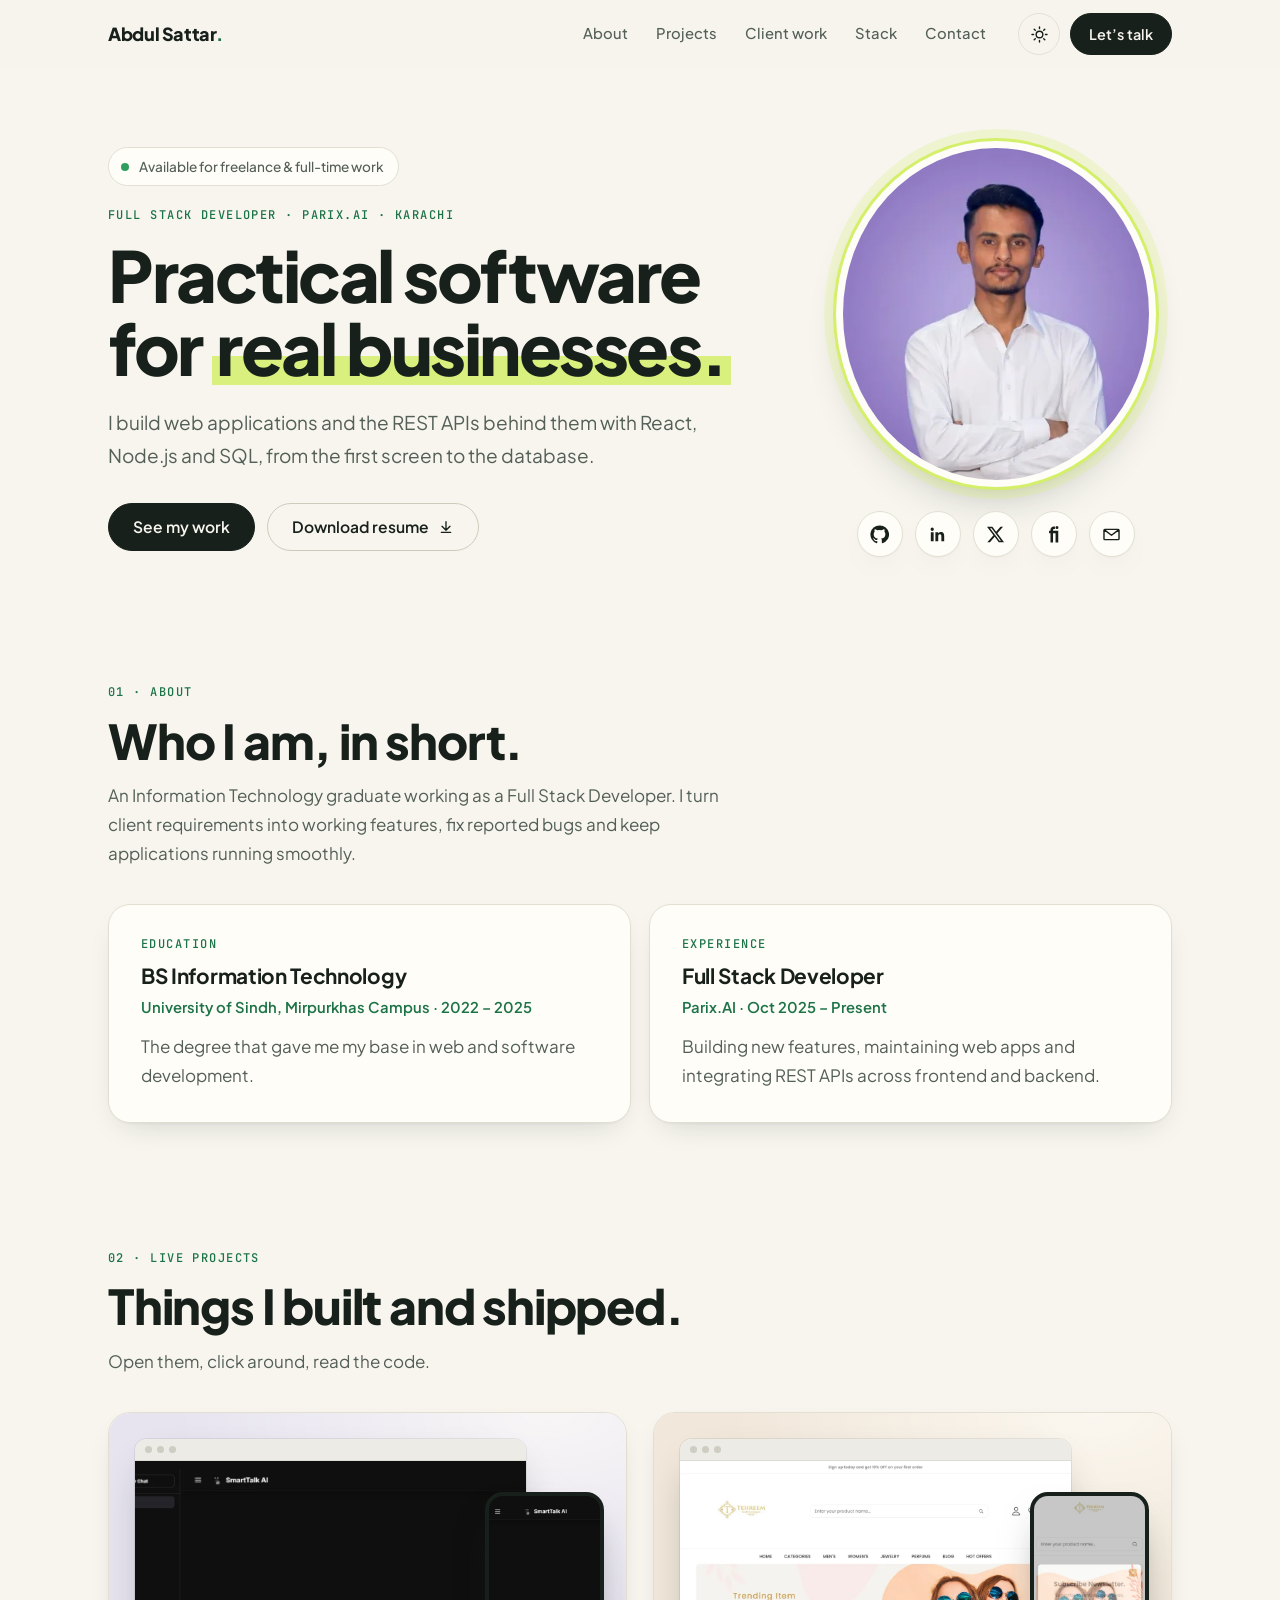
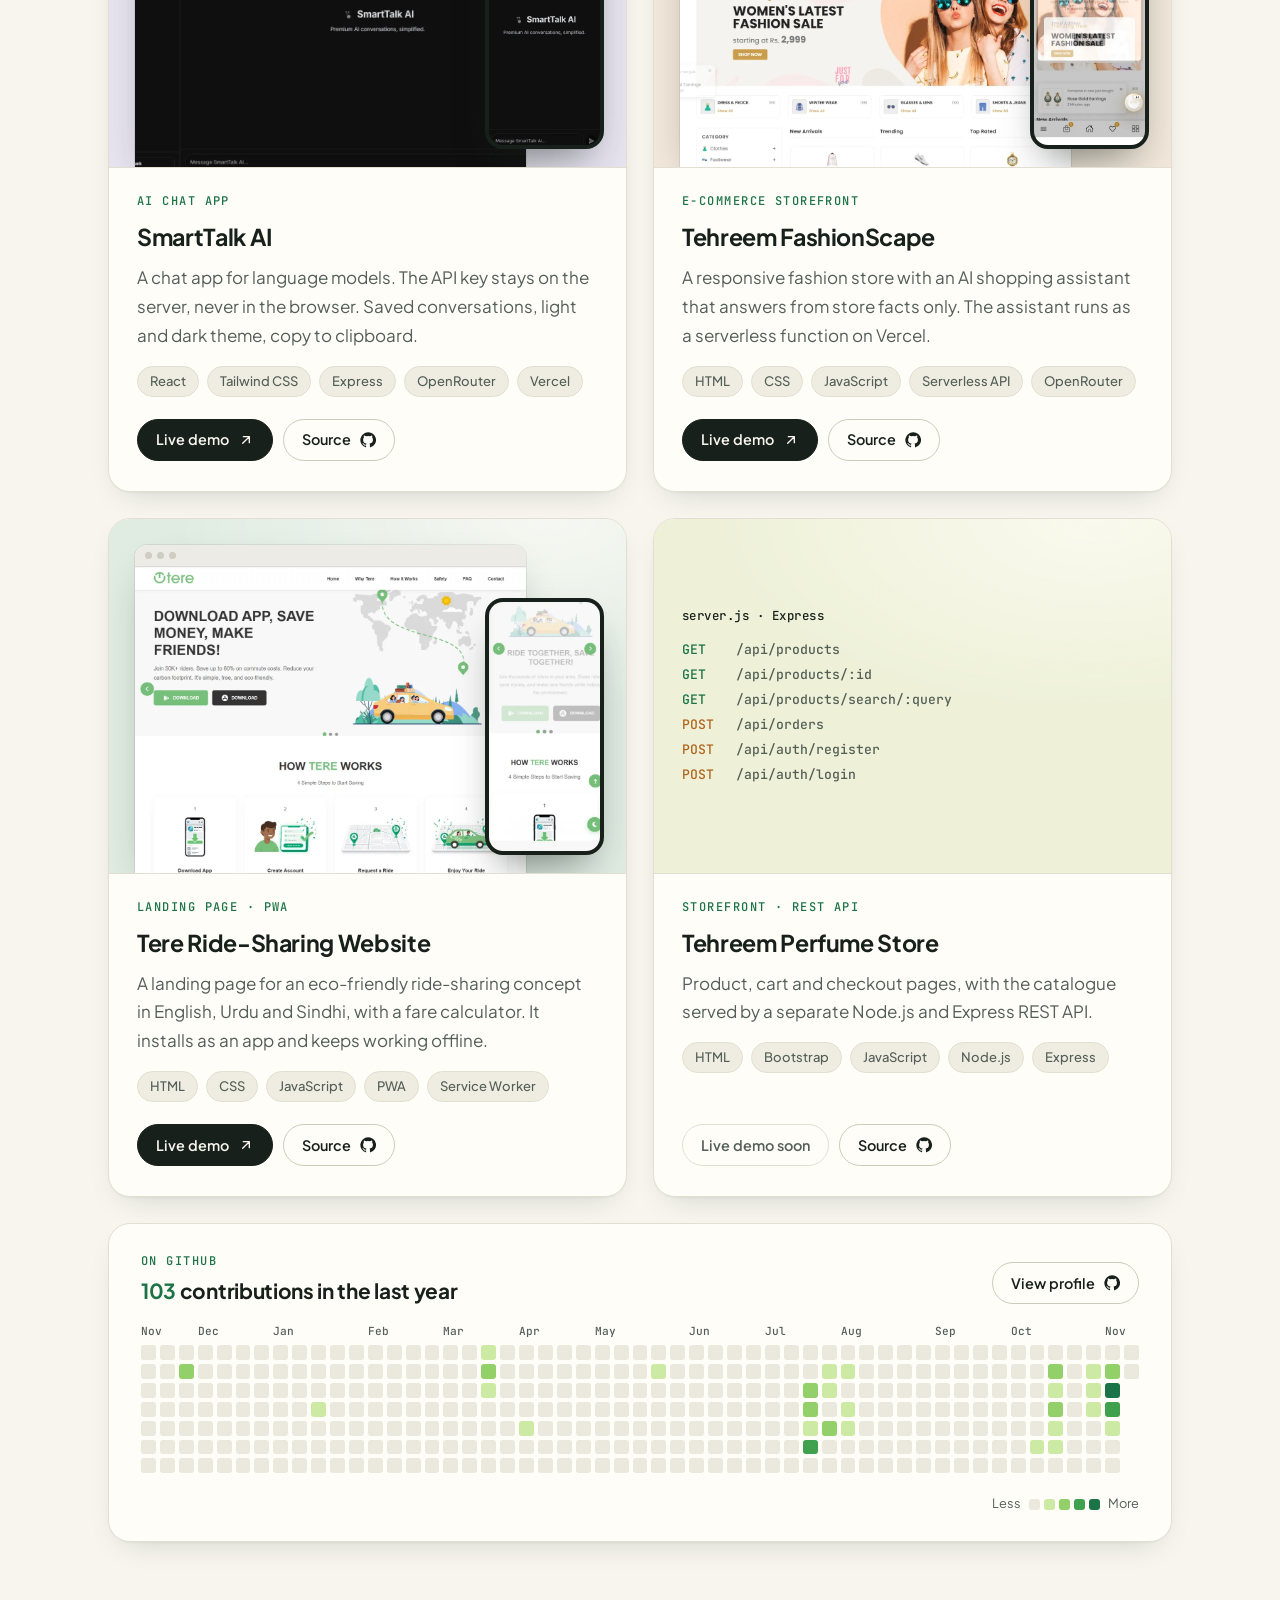
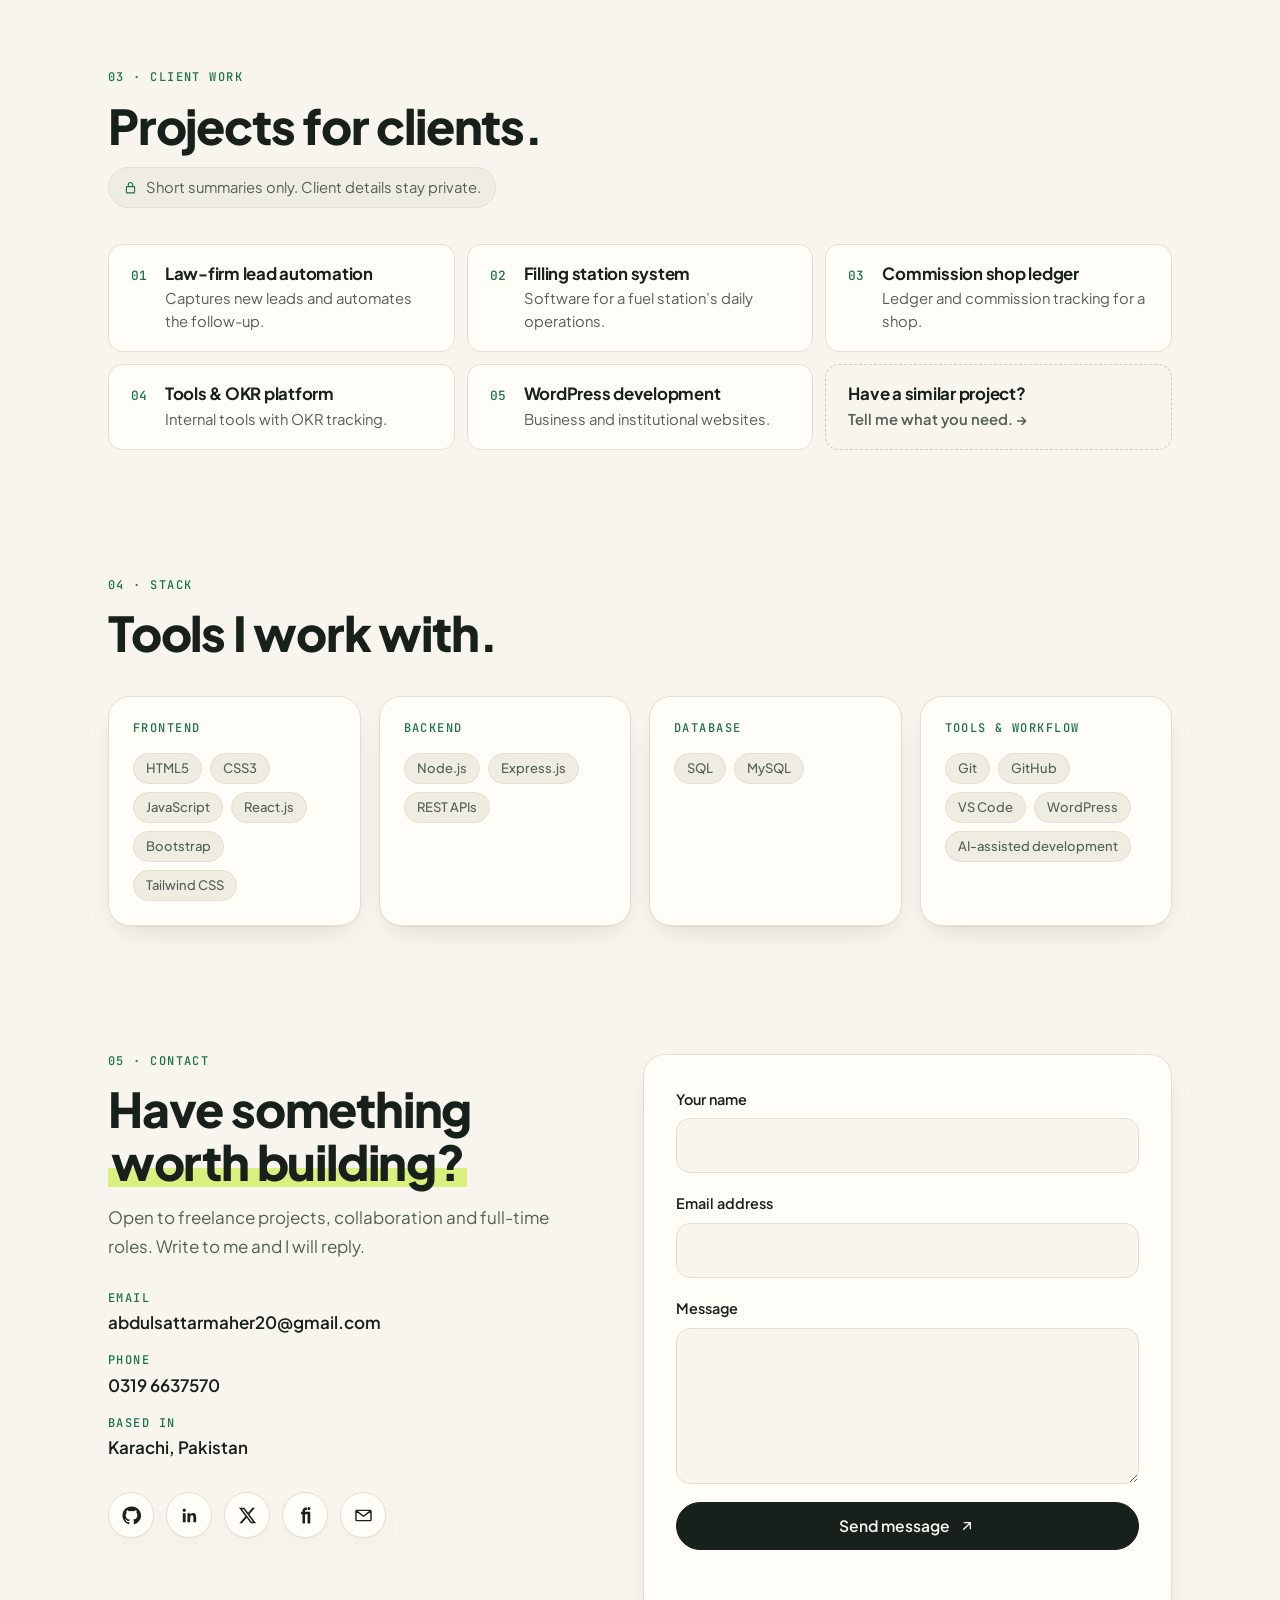
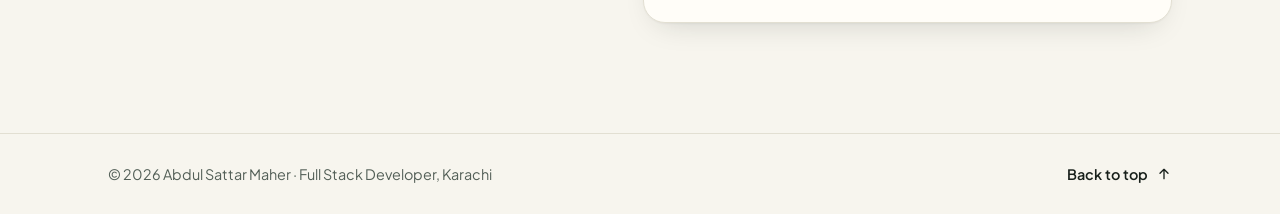
==== commit e18948d9: "Add GitHub contribution calendar to the projects section Co-Authored-By: Claude Opus 5.5 <noreply@an" ====
--- a/index.html
+++ b/index.html
@@ -270,6 +270,23 @@
             </div>
           </article>
         </div>
+        <!-- GitHub activity: snapshot from github.com/Abdulsattar02 (2026-11-09); script.js refreshes it live -->
+        <div class="card gh reveal" id="gh-activity">
+          <div class="gh-head">
+            <div>
+              <p class="label">On GitHub</p>
+              <h3><span id="gh-total">103</span> contributions in the last year</h3>
+            </div>
+            <a class="btn btn-line btn-sm" href="https://github.com/Abdulsattar02" target="_blank" rel="noopener noreferrer">View profile <svg class="btn-icon" aria-hidden="true"><use href="#i-github"/></svg><span class="sr-only">(opens in a new tab)</span></a>
+          </div>
+          <div class="gh-scroll" id="gh-scroll">
+            <div class="gh-cal" id="gh-cal" style="--weeks:53">
+              <div class="gh-months" id="gh-months" aria-hidden="true"><span style="grid-column:1">Nov</span><span style="grid-column:4">Dec</span><span style="grid-column:8">Jan</span><span style="grid-column:13">Feb</span><span style="grid-column:17">Mar</span><span style="grid-column:21">Apr</span><span style="grid-column:25">May</span><span style="grid-column:30">Jun</span><span style="grid-column:34">Jul</span><span style="grid-column:38">Aug</span><span style="grid-column:43">Sep</span><span style="grid-column:47">Oct</span><span style="grid-column:52">Nov</span></div>
+              <div class="gh-grid" id="gh-grid" role="img" aria-label="GitHub contribution calendar: 103 contributions in the last year"><i class="l0" title="No contributions on 9 Nov 2025"></i><i class="l0" title="No contributions on 10 Nov 2025"></i><i class="l0" title="No contributions on 11 Nov 2025"></i><i class="l0" title="No contributions on 12 Nov 2025"></i><i class="l0" title="No contributions on 13 Nov 2025"></i><i class="l0" title="No contributions on 14 Nov 2025"></i><i class="l0" title="No contributions on 15 Nov 2025"></i><i class="l0" title="No contributions on 16 Nov 2025"></i><i class="l0" title="No contributions on 17 Nov 2025"></i><i class="l0" title="No contributions on 18 Nov 2025"></i><i class="l0" title="No contributions on 19 Nov 2025"></i><i class="l0" title="No contributions on 20 Nov 2025"></i><i class="l0" title="No contributions on 21 Nov 2025"></i><i class="l0" title="No contributions on 22 Nov 2025"></i><i class="l0" title="No contributions on 23 Nov 2025"></i><i class="l2" title="4 contributions on 24 Nov 2025"></i><i class="l0" title="No contributions on 25 Nov 2025"></i><i class="l0" title="No contributions on 26 Nov 2025"></i><i class="l0" title="No contributions on 27 Nov 2025"></i><i class="l0" title="No contributions on 28 Nov 2025"></i><i class="l0" title="No contributions on 29 Nov 2025"></i><i class="l0" title="No contributions on 30 Nov 2025"></i><i class="l0" title="No contributions on 1 Dec 2025"></i><i class="l0" title="No contributions on 2 Dec 2025"></i><i class="l0" title="No contributions on 3 Dec 2025"></i><i class="l0" title="No contributions on 4 Dec 2025"></i><i class="l0" title="No contributions on 5 Dec 2025"></i><i class="l0" title="No contributions on 6 Dec 2025"></i><i class="l0" title="No contributions on 7 Dec 2025"></i><i class="l0" title="No contributions on 8 Dec 2025"></i><i class="l0" title="No contributions on 9 Dec 2025"></i><i class="l0" title="No contributions on 10 Dec 2025"></i><i class="l0" title="No contributions on 11 Dec 2025"></i><i class="l0" title="No contributions on 12 Dec 2025"></i><i class="l0" title="No contributions on 13 Dec 2025"></i><i class="l0" title="No contributions on 14 Dec 2025"></i><i class="l0" title="No contributions on 15 Dec 2025"></i><i class="l0" title="No contributions on 16 Dec 2025"></i><i class="l0" title="No contributions on 17 Dec 2025"></i><i class="l0" title="No contributions on 18 Dec 2025"></i><i class="l0" title="No contributions on 19 Dec 2025"></i><i class="l0" title="No contributions on 20 Dec 2025"></i><i class="l0" title="No contributions on 21 Dec 2025"></i><i class="l0" title="No contributions on 22 Dec 2025"></i><i class="l0" title="No contributions on 23 Dec 2025"></i><i class="l0" title="No contributions on 24 Dec 2025"></i><i class="l0" title="No contributions on 25 Dec 2025"></i><i class="l0" title="No contributions on 26 Dec 2025"></i><i class="l0" title="No contributions on 27 Dec 2025"></i><i class="l0" title="No contributions on 28 Dec 2025"></i><i class="l0" title="No contributions on 29 Dec 2025"></i><i class="l0" title="No contributions on 30 Dec 2025"></i><i class="l0" title="No contributions on 31 Dec 2025"></i><i class="l0" title="No contributions on 1 Jan 2026"></i><i class="l0" title="No contributions on 2 Jan 2026"></i><i class="l0" title="No contributions on 3 Jan 2026"></i><i class="l0" title="No contributions on 4 Jan 2026"></i><i class="l0" title="No contributions on 5 Jan 2026"></i><i class="l0" title="No contributions on 6 Jan 2026"></i><i class="l0" title="No contributions on 7 Jan 2026"></i><i class="l0" title="No contributions on 8 Jan 2026"></i><i class="l0" title="No contributions on 9 Jan 2026"></i><i class="l0" title="No contributions on 10 Jan 2026"></i><i class="l0" title="No contributions on 11 Jan 2026"></i><i class="l0" title="No contributions on 12 Jan 2026"></i><i class="l0" title="No contributions on 13 Jan 2026"></i><i class="l1" title="2 contributions on 14 Jan 2026"></i><i class="l0" title="No contributions on 15 Jan 2026"></i><i class="l0" title="No contributions on 16 Jan 2026"></i><i class="l0" title="No contributions on 17 Jan 2026"></i><i class="l0" title="No contributions on 18 Jan 2026"></i><i class="l0" title="No contributions on 19 Jan 2026"></i><i class="l0" title="No contributions on 20 Jan 2026"></i><i class="l0" title="No contributions on 21 Jan 2026"></i><i class="l0" title="No contributions on 22 Jan 2026"></i><i class="l0" title="No contributions on 23 Jan 2026"></i><i class="l0" title="No contributions on 24 Jan 2026"></i><i class="l0" title="No contributions on 25 Jan 2026"></i><i class="l0" title="No contributions on 26 Jan 2026"></i><i class="l0" title="No contributions on 27 Jan 2026"></i><i class="l0" title="No contributions on 28 Jan 2026"></i><i class="l0" title="No contributions on 29 Jan 2026"></i><i class="l0" title="No contributions on 30 Jan 2026"></i><i class="l0" title="No contributions on 31 Jan 2026"></i><i class="l0" title="No contributions on 1 Feb 2026"></i><i class="l0" title="No contributions on 2 Feb 2026"></i><i class="l0" title="No contributions on 3 Feb 2026"></i><i class="l0" title="No contributions on 4 Feb 2026"></i><i class="l0" title="No contributions on 5 Feb 2026"></i><i class="l0" title="No contributions on 6 Feb 2026"></i><i class="l0" title="No contributions on 7 Feb 2026"></i><i class="l0" title="No contributions on 8 Feb 2026"></i><i class="l0" title="No contributions on 9 Feb 2026"></i><i class="l0" title="No contributions on 10 Feb 2026"></i><i class="l0" title="No contributions on 11 Feb 2026"></i><i class="l0" title="No contributions on 12 Feb 2026"></i><i class="l0" title="No contributions on 13 Feb 2026"></i><i class="l0" title="No contributions on 14 Feb 2026"></i><i class="l0" title="No contributions on 15 Feb 2026"></i><i class="l0" title="No contributions on 16 Feb 2026"></i><i class="l0" title="No contributions on 17 Feb 2026"></i><i class="l0" title="No contributions on 18 Feb 2026"></i><i class="l0" title="No contributions on 19 Feb 2026"></i><i class="l0" title="No contributions on 20 Feb 2026"></i><i class="l0" title="No contributions on 21 Feb 2026"></i><i class="l0" title="No contributions on 22 Feb 2026"></i><i class="l0" title="No contributions on 23 Feb 2026"></i><i class="l0" title="No contributions on 24 Feb 2026"></i><i class="l0" title="No contributions on 25 Feb 2026"></i><i class="l0" title="No contributions on 26 Feb 2026"></i><i class="l0" title="No contributions on 27 Feb 2026"></i><i class="l0" title="No contributions on 28 Feb 2026"></i><i class="l0" title="No contributions on 1 Mar 2026"></i><i class="l0" title="No contributions on 2 Mar 2026"></i><i class="l0" title="No contributions on 3 Mar 2026"></i><i class="l0" title="No contributions on 4 Mar 2026"></i><i class="l0" title="No contributions on 5 Mar 2026"></i><i class="l0" title="No contributions on 6 Mar 2026"></i><i class="l0" title="No contributions on 7 Mar 2026"></i><i class="l0" title="No contributions on 8 Mar 2026"></i><i class="l0" title="No contributions on 9 Mar 2026"></i><i class="l0" title="No contributions on 10 Mar 2026"></i><i class="l0" title="No contributions on 11 Mar 2026"></i><i class="l0" title="No contributions on 12 Mar 2026"></i><i class="l0" title="No contributions on 13 Mar 2026"></i><i class="l0" title="No contributions on 14 Mar 2026"></i><i class="l1" title="2 contributions on 15 Mar 2026"></i><i class="l2" title="7 contributions on 16 Mar 2026"></i><i class="l1" title="1 contribution on 17 Mar 2026"></i><i class="l0" title="No contributions on 18 Mar 2026"></i><i class="l0" title="No contributions on 19 Mar 2026"></i><i class="l0" title="No contributions on 20 Mar 2026"></i><i class="l0" title="No contributions on 21 Mar 2026"></i><i class="l0" title="No contributions on 22 Mar 2026"></i><i class="l0" title="No contributions on 23 Mar 2026"></i><i class="l0" title="No contributions on 24 Mar 2026"></i><i class="l0" title="No contributions on 25 Mar 2026"></i><i class="l0" title="No contributions on 26 Mar 2026"></i><i class="l0" title="No contributions on 27 Mar 2026"></i><i class="l0" title="No contributions on 28 Mar 2026"></i><i class="l0" title="No contributions on 29 Mar 2026"></i><i class="l0" title="No contributions on 30 Mar 2026"></i><i class="l0" title="No contributions on 31 Mar 2026"></i><i class="l0" title="No contributions on 1 Apr 2026"></i><i class="l1" title="2 contributions on 2 Apr 2026"></i><i class="l0" title="No contributions on 3 Apr 2026"></i><i class="l0" title="No contributions on 4 Apr 2026"></i><i class="l0" title="No contributions on 5 Apr 2026"></i><i class="l0" title="No contributions on 6 Apr 2026"></i><i class="l0" title="No contributions on 7 Apr 2026"></i><i class="l0" title="No contributions on 8 Apr 2026"></i><i class="l0" title="No contributions on 9 Apr 2026"></i><i class="l0" title="No contributions on 10 Apr 2026"></i><i class="l0" title="No contributions on 11 Apr 2026"></i><i class="l0" title="No contributions on 12 Apr 2026"></i><i class="l0" title="No contributions on 13 Apr 2026"></i><i class="l0" title="No contributions on 14 Apr 2026"></i><i class="l0" title="No contributions on 15 Apr 2026"></i><i class="l0" title="No contributions on 16 Apr 2026"></i><i class="l0" title="No contributions on 17 Apr 2026"></i><i class="l0" title="No contributions on 18 Apr 2026"></i><i class="l0" title="No contributions on 19 Apr 2026"></i><i class="l0" title="No contributions on 20 Apr 2026"></i><i class="l0" title="No contributions on 21 Apr 2026"></i><i class="l0" title="No contributions on 22 Apr 2026"></i><i class="l0" title="No contributions on 23 Apr 2026"></i><i class="l0" title="No contributions on 24 Apr 2026"></i><i class="l0" title="No contributions on 25 Apr 2026"></i><i class="l0" title="No contributions on 26 Apr 2026"></i><i class="l0" title="No contributions on 27 Apr 2026"></i><i class="l0" title="No contributions on 28 Apr 2026"></i><i class="l0" title="No contributions on 29 Apr 2026"></i><i class="l0" title="No contributions on 30 Apr 2026"></i><i class="l0" title="No contributions on 1 May 2026"></i><i class="l0" title="No contributions on 2 May 2026"></i><i class="l0" title="No contributions on 3 May 2026"></i><i class="l0" title="No contributions on 4 May 2026"></i><i class="l0" title="No contributions on 5 May 2026"></i><i class="l0" title="No contributions on 6 May 2026"></i><i class="l0" title="No contributions on 7 May 2026"></i><i class="l0" title="No contributions on 8 May 2026"></i><i class="l0" title="No contributions on 9 May 2026"></i><i class="l0" title="No contributions on 10 May 2026"></i><i class="l0" title="No contributions on 11 May 2026"></i><i class="l0" title="No contributions on 12 May 2026"></i><i class="l0" title="No contributions on 13 May 2026"></i><i class="l0" title="No contributions on 14 May 2026"></i><i class="l0" title="No contributions on 15 May 2026"></i><i class="l0" title="No contributions on 16 May 2026"></i><i class="l0" title="No contributions on 17 May 2026"></i><i class="l1" title="1 contribution on 18 May 2026"></i><i class="l0" title="No contributions on 19 May 2026"></i><i class="l0" title="No contributions on 20 May 2026"></i><i class="l0" title="No contributions on 21 May 2026"></i><i class="l0" title="No contributions on 22 May 2026"></i><i class="l0" title="No contributions on 23 May 2026"></i><i class="l0" title="No contributions on 24 May 2026"></i><i class="l0" title="No contributions on 25 May 2026"></i><i class="l0" title="No contributions on 26 May 2026"></i><i class="l0" title="No contributions on 27 May 2026"></i><i class="l0" title="No contributions on 28 May 2026"></i><i class="l0" title="No contributions on 29 May 2026"></i><i class="l0" title="No contributions on 30 May 2026"></i><i class="l0" title="No contributions on 31 May 2026"></i><i class="l0" title="No contributions on 1 Jun 2026"></i><i class="l0" title="No contributions on 2 Jun 2026"></i><i class="l0" title="No contributions on 3 Jun 2026"></i><i class="l0" title="No contributions on 4 Jun 2026"></i><i class="l0" title="No contributions on 5 Jun 2026"></i><i class="l0" title="No contributions on 6 Jun 2026"></i><i class="l0" title="No contributions on 7 Jun 2026"></i><i class="l0" title="No contributions on 8 Jun 2026"></i><i class="l0" title="No contributions on 9 Jun 2026"></i><i class="l0" title="No contributions on 10 Jun 2026"></i><i class="l0" title="No contributions on 11 Jun 2026"></i><i class="l0" title="No contributions on 12 Jun 2026"></i><i class="l0" title="No contributions on 13 Jun 2026"></i><i class="l0" title="No contributions on 14 Jun 2026"></i><i class="l0" title="No contributions on 15 Jun 2026"></i><i class="l0" title="No contributions on 16 Jun 2026"></i><i class="l0" title="No contributions on 17 Jun 2026"></i><i class="l0" title="No contributions on 18 Jun 2026"></i><i class="l0" title="No contributions on 19 Jun 2026"></i><i class="l0" title="No contributions on 20 Jun 2026"></i><i class="l0" title="No contributions on 21 Jun 2026"></i><i class="l0" title="No contributions on 22 Jun 2026"></i><i class="l0" title="No contributions on 23 Jun 2026"></i><i class="l0" title="No contributions on 24 Jun 2026"></i><i class="l0" title="No contributions on 25 Jun 2026"></i><i class="l0" title="No contributions on 26 Jun 2026"></i><i class="l0" title="No contributions on 27 Jun 2026"></i><i class="l0" title="No contributions on 28 Jun 2026"></i><i class="l0" title="No contributions on 29 Jun 2026"></i><i class="l0" title="No contributions on 30 Jun 2026"></i><i class="l0" title="No contributions on 1 Jul 2026"></i><i class="l0" title="No contributions on 2 Jul 2026"></i><i class="l0" title="No contributions on 3 Jul 2026"></i><i class="l0" title="No contributions on 4 Jul 2026"></i><i class="l0" title="No contributions on 5 Jul 2026"></i><i class="l0" title="No contributions on 6 Jul 2026"></i><i class="l0" title="No contributions on 7 Jul 2026"></i><i class="l0" title="No contributions on 8 Jul 2026"></i><i class="l0" title="No contributions on 9 Jul 2026"></i><i class="l0" title="No contributions on 10 Jul 2026"></i><i class="l0" title="No contributions on 11 Jul 2026"></i><i class="l0" title="No contributions on 12 Jul 2026"></i><i class="l0" title="No contributions on 13 Jul 2026"></i><i class="l2" title="4 contributions on 14 Jul 2026"></i><i class="l2" title="6 contributions on 15 Jul 2026"></i><i class="l1" title="2 contributions on 16 Jul 2026"></i><i class="l3" title="8 contributions on 17 Jul 2026"></i><i class="l0" title="No contributions on 18 Jul 2026"></i><i class="l0" title="No contributions on 19 Jul 2026"></i><i class="l1" title="2 contributions on 20 Jul 2026"></i><i class="l1" title="2 contributions on 21 Jul 2026"></i><i class="l0" title="No contributions on 22 Jul 2026"></i><i class="l2" title="4 contributions on 23 Jul 2026"></i><i class="l0" title="No contributions on 24 Jul 2026"></i><i class="l0" title="No contributions on 25 Jul 2026"></i><i class="l0" title="No contributions on 26 Jul 2026"></i><i class="l1" title="2 contributions on 27 Jul 2026"></i><i class="l0" title="No contributions on 28 Jul 2026"></i><i class="l1" title="2 contributions on 29 Jul 2026"></i><i class="l1" title="1 contribution on 30 Jul 2026"></i><i class="l0" title="No contributions on 31 Jul 2026"></i><i class="l0" title="No contributions on 1 Aug 2026"></i><i class="l0" title="No contributions on 2 Aug 2026"></i><i class="l0" title="No contributions on 3 Aug 2026"></i><i class="l0" title="No contributions on 4 Aug 2026"></i><i class="l0" title="No contributions on 5 Aug 2026"></i><i class="l0" title="No contributions on 6 Aug 2026"></i><i class="l0" title="No contributions on 7 Aug 2026"></i><i class="l0" title="No contributions on 8 Aug 2026"></i><i class="l0" title="No contributions on 9 Aug 2026"></i><i class="l0" title="No contributions on 10 Aug 2026"></i><i class="l0" title="No contributions on 11 Aug 2026"></i><i class="l0" title="No contributions on 12 Aug 2026"></i><i class="l0" title="No contributions on 13 Aug 2026"></i><i class="l0" title="No contributions on 14 Aug 2026"></i><i class="l0" title="No contributions on 15 Aug 2026"></i><i class="l0" title="No contributions on 16 Aug 2026"></i><i class="l0" title="No contributions on 17 Aug 2026"></i><i class="l0" title="No contributions on 18 Aug 2026"></i><i class="l0" title="No contributions on 19 Aug 2026"></i><i class="l0" title="No contributions on 20 Aug 2026"></i><i class="l0" title="No contributions on 21 Aug 2026"></i><i class="l0" title="No contributions on 22 Aug 2026"></i><i class="l0" title="No contributions on 23 Aug 2026"></i><i class="l0" title="No contributions on 24 Aug 2026"></i><i class="l0" title="No contributions on 25 Aug 2026"></i><i class="l0" title="No contributions on 26 Aug 2026"></i><i class="l0" title="No contributions on 27 Aug 2026"></i><i class="l0" title="No contributions on 28 Aug 2026"></i><i class="l0" title="No contributions on 29 Aug 2026"></i><i class="l0" title="No contributions on 30 Aug 2026"></i><i class="l0" title="No contributions on 31 Aug 2026"></i><i class="l0" title="No contributions on 1 Sep 2026"></i><i class="l0" title="No contributions on 2 Sep 2026"></i><i class="l0" title="No contributions on 3 Sep 2026"></i><i class="l0" title="No contributions on 4 Sep 2026"></i><i class="l0" title="No contributions on 5 Sep 2026"></i><i class="l0" title="No contributions on 6 Sep 2026"></i><i class="l0" title="No contributions on 7 Sep 2026"></i><i class="l0" title="No contributions on 8 Sep 2026"></i><i class="l0" title="No contributions on 9 Sep 2026"></i><i class="l0" title="No contributions on 10 Sep 2026"></i><i class="l0" title="No contributions on 11 Sep 2026"></i><i class="l0" title="No contributions on 12 Sep 2026"></i><i class="l0" title="No contributions on 13 Sep 2026"></i><i class="l0" title="No contributions on 14 Sep 2026"></i><i class="l0" title="No contributions on 15 Sep 2026"></i><i class="l0" title="No contributions on 16 Sep 2026"></i><i class="l0" title="No contributions on 17 Sep 2026"></i><i class="l0" title="No contributions on 18 Sep 2026"></i><i class="l0" title="No contributions on 19 Sep 2026"></i><i class="l0" title="No contributions on 20 Sep 2026"></i><i class="l0" title="No contributions on 21 Sep 2026"></i><i class="l0" title="No contributions on 22 Sep 2026"></i><i class="l0" title="No contributions on 23 Sep 2026"></i><i class="l0" title="No contributions on 24 Sep 2026"></i><i class="l0" title="No contributions on 25 Sep 2026"></i><i class="l0" title="No contributions on 26 Sep 2026"></i><i class="l0" title="No contributions on 27 Sep 2026"></i><i class="l0" title="No contributions on 28 Sep 2026"></i><i class="l0" title="No contributions on 29 Sep 2026"></i><i class="l0" title="No contributions on 30 Sep 2026"></i><i class="l0" title="No contributions on 1 Oct 2026"></i><i class="l0" title="No contributions on 2 Oct 2026"></i><i class="l0" title="No contributions on 3 Oct 2026"></i><i class="l0" title="No contributions on 4 Oct 2026"></i><i class="l0" title="No contributions on 5 Oct 2026"></i><i class="l0" title="No contributions on 6 Oct 2026"></i><i class="l0" title="No contributions on 7 Oct 2026"></i><i class="l0" title="No contributions on 8 Oct 2026"></i><i class="l1" title="3 contributions on 9 Oct 2026"></i><i class="l0" title="No contributions on 10 Oct 2026"></i><i class="l0" title="No contributions on 11 Oct 2026"></i><i class="l2" title="4 contributions on 12 Oct 2026"></i><i class="l1" title="1 contribution on 13 Oct 2026"></i><i class="l2" title="4 contributions on 14 Oct 2026"></i><i class="l1" title="1 contribution on 15 Oct 2026"></i><i class="l1" title="1 contribution on 16 Oct 2026"></i><i class="l0" title="No contributions on 17 Oct 2026"></i><i class="l0" title="No contributions on 18 Oct 2026"></i><i class="l0" title="No contributions on 19 Oct 2026"></i><i class="l0" title="No contributions on 20 Oct 2026"></i><i class="l0" title="No contributions on 21 Oct 2026"></i><i class="l0" title="No contributions on 22 Oct 2026"></i><i class="l0" title="No contributions on 23 Oct 2026"></i><i class="l0" title="No contributions on 24 Oct 2026"></i><i class="l0" title="No contributions on 25 Oct 2026"></i><i class="l1" title="2 contributions on 26 Oct 2026"></i><i class="l1" title="2 contributions on 27 Oct 2026"></i><i class="l1" title="1 contribution on 28 Oct 2026"></i><i class="l0" title="No contributions on 29 Oct 2026"></i><i class="l0" title="No contributions on 30 Oct 2026"></i><i class="l0" title="No contributions on 31 Oct 2026"></i><i class="l0" title="No contributions on 1 Nov 2026"></i><i class="l2" title="5 contributions on 2 Nov 2026"></i><i class="l4" title="14 contributions on 3 Nov 2026"></i><i class="l3" title="10 contributions on 4 Nov 2026"></i><i class="l1" title="3 contributions on 5 Nov 2026"></i><i class="l0" title="No contributions on 6 Nov 2026"></i><i class="l0" title="No contributions on 7 Nov 2026"></i><i class="l0" title="No contributions on 8 Nov 2026"></i><i class="l0" title="No contributions on 9 Nov 2026"></i></div>
+            </div>
+          </div>
+          <div class="gh-legend" aria-hidden="true">Less <i class="l0"></i><i class="l1"></i><i class="l2"></i><i class="l3"></i><i class="l4"></i> More</div>
+        </div>
       </section>
 
       <!-- ============ CLIENT WORK ============ -->
--- a/styles.css
+++ b/styles.css
@@ -634,3 +634,38 @@
   .contact-form { padding: 32px; }
   .qual { padding: 32px; }
 }
+
+/* ---------- GitHub activity calendar ---------- */
+.gh { margin-top: 26px; padding: 26px 24px 22px; }
+.gh:hover { transform: none; }
+.gh-head { display: flex; flex-wrap: wrap; gap: 16px; align-items: flex-end; justify-content: space-between; margin-bottom: 22px; }
+.gh-head h3 { margin-top: 8px; font-size: 1.3rem; }
+.gh-head #gh-total { color: var(--accent); }
+
+.gh-scroll { overflow-x: auto; padding-bottom: 6px; scrollbar-width: thin; }
+.gh-cal { --gap: 3px; min-width: 700px; }
+.gh-months, .gh-grid {
+  display: grid;
+  grid-template-columns: repeat(var(--weeks, 53), minmax(10px, 1fr));
+  column-gap: var(--gap);
+}
+.gh-months { font: 500 .7rem/1 var(--mono); color: var(--muted); margin-bottom: 8px; }
+.gh-months span { white-space: nowrap; }
+.gh-grid { grid-template-rows: repeat(7, auto); grid-auto-flow: column; row-gap: var(--gap); }
+.gh-grid i, .gh-legend i { display: block; aspect-ratio: 1; border-radius: 3px; background: var(--gh0); }
+.gh-pad { visibility: hidden; }
+
+.gh-legend { display: flex; align-items: center; justify-content: flex-end; gap: 4px; margin-top: 14px; font-size: .8rem; color: var(--muted); }
+.gh-legend i { width: 11px; }
+.gh-legend i:first-child { margin-left: 4px; }
+.gh-legend i:last-child { margin-right: 4px; }
+
+.l0 { --c: var(--gh0); } .l1 { --c: var(--gh1); } .l2 { --c: var(--gh2); } .l3 { --c: var(--gh3); } .l4 { --c: var(--gh4); }
+.gh-grid i[class^="l"], .gh-legend i { background: var(--c); }
+
+:root { --gh0: #ebe8dd; --gh1: #cdeaa4; --gh2: #93d06a; --gh3: #3fa04e; --gh4: #1c7347; }
+:root[data-theme="dark"] { --gh0: #2a362f; --gh1: #3c5a2c; --gh2: #5f8f35; --gh3: #8cc24a; --gh4: #c2ec7a; }
+@media (prefers-color-scheme: dark) {
+  :root:not([data-theme="light"]) { --gh0: #2a362f; --gh1: #3c5a2c; --gh2: #5f8f35; --gh3: #8cc24a; --gh4: #c2ec7a; }
+}
+@media (min-width: 860px) { .gh { padding: 30px 32px 26px; } .gh-cal { --gap: 4px; } }
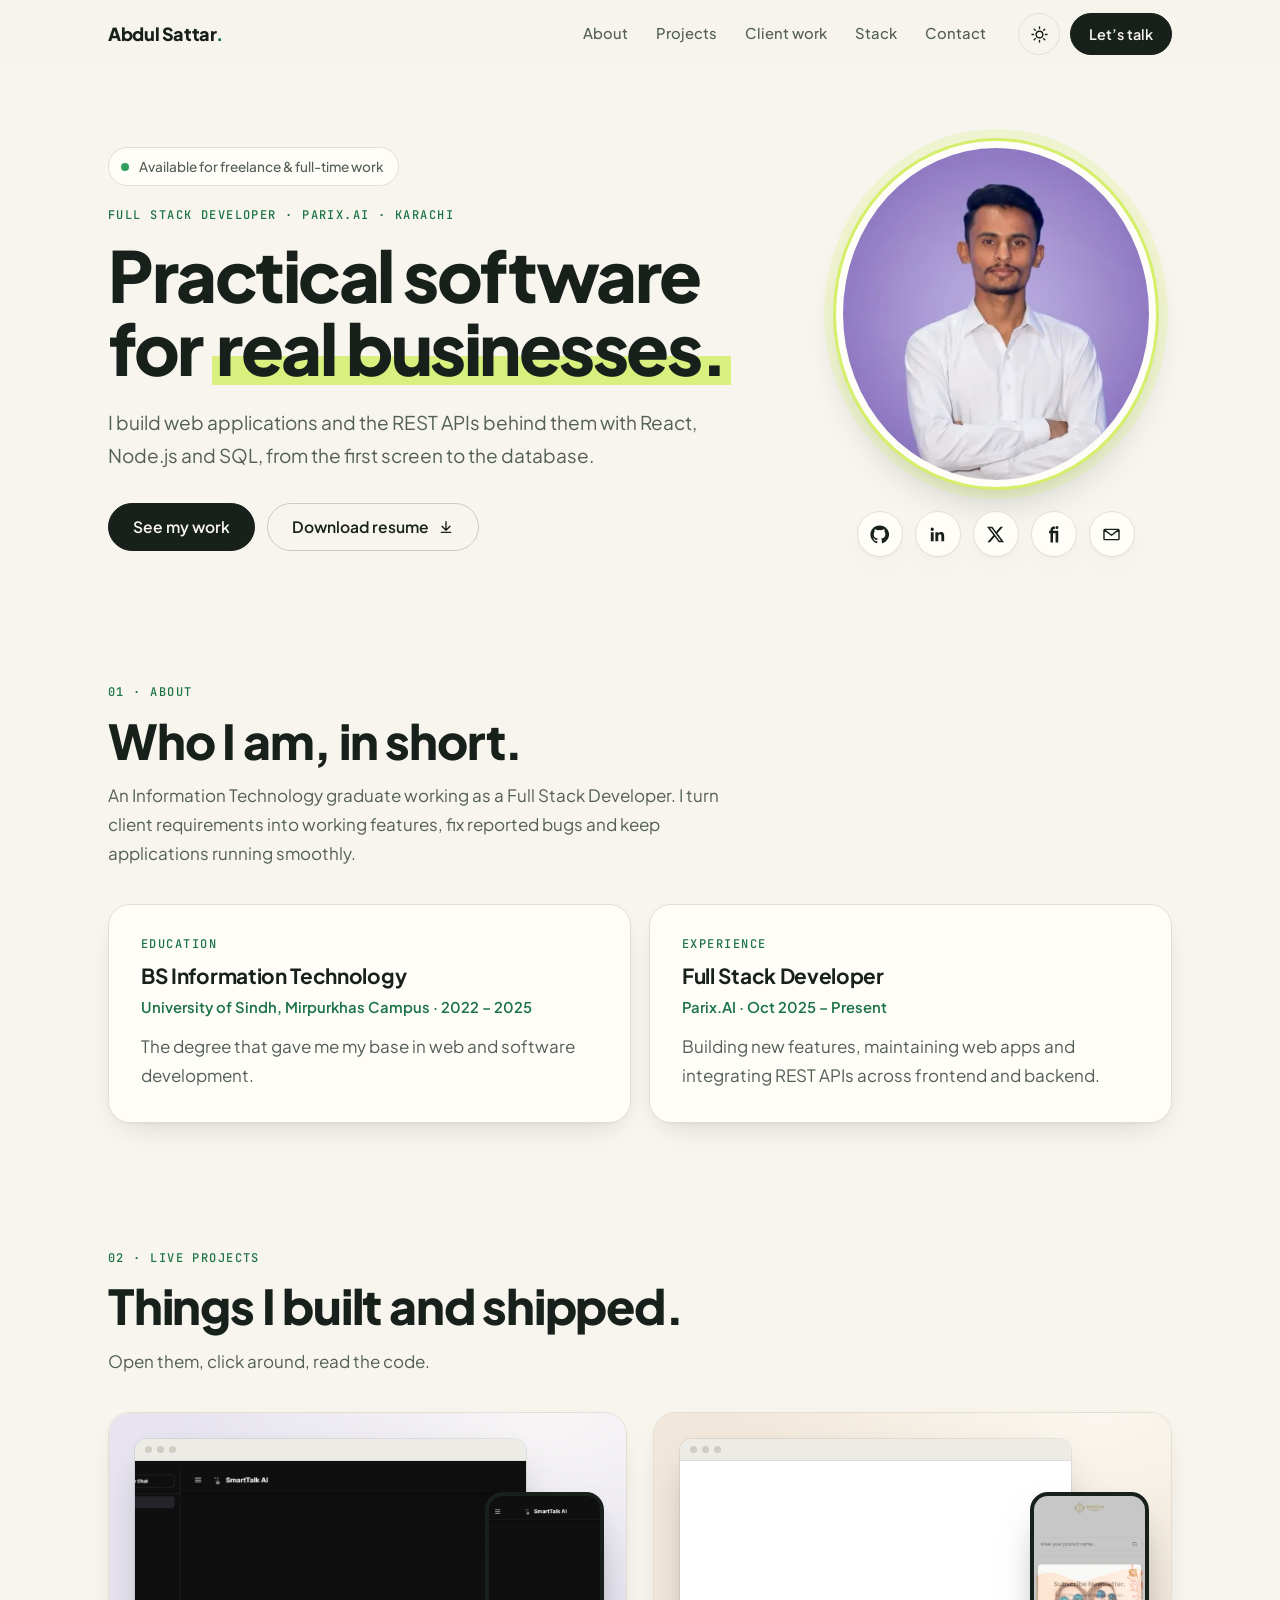
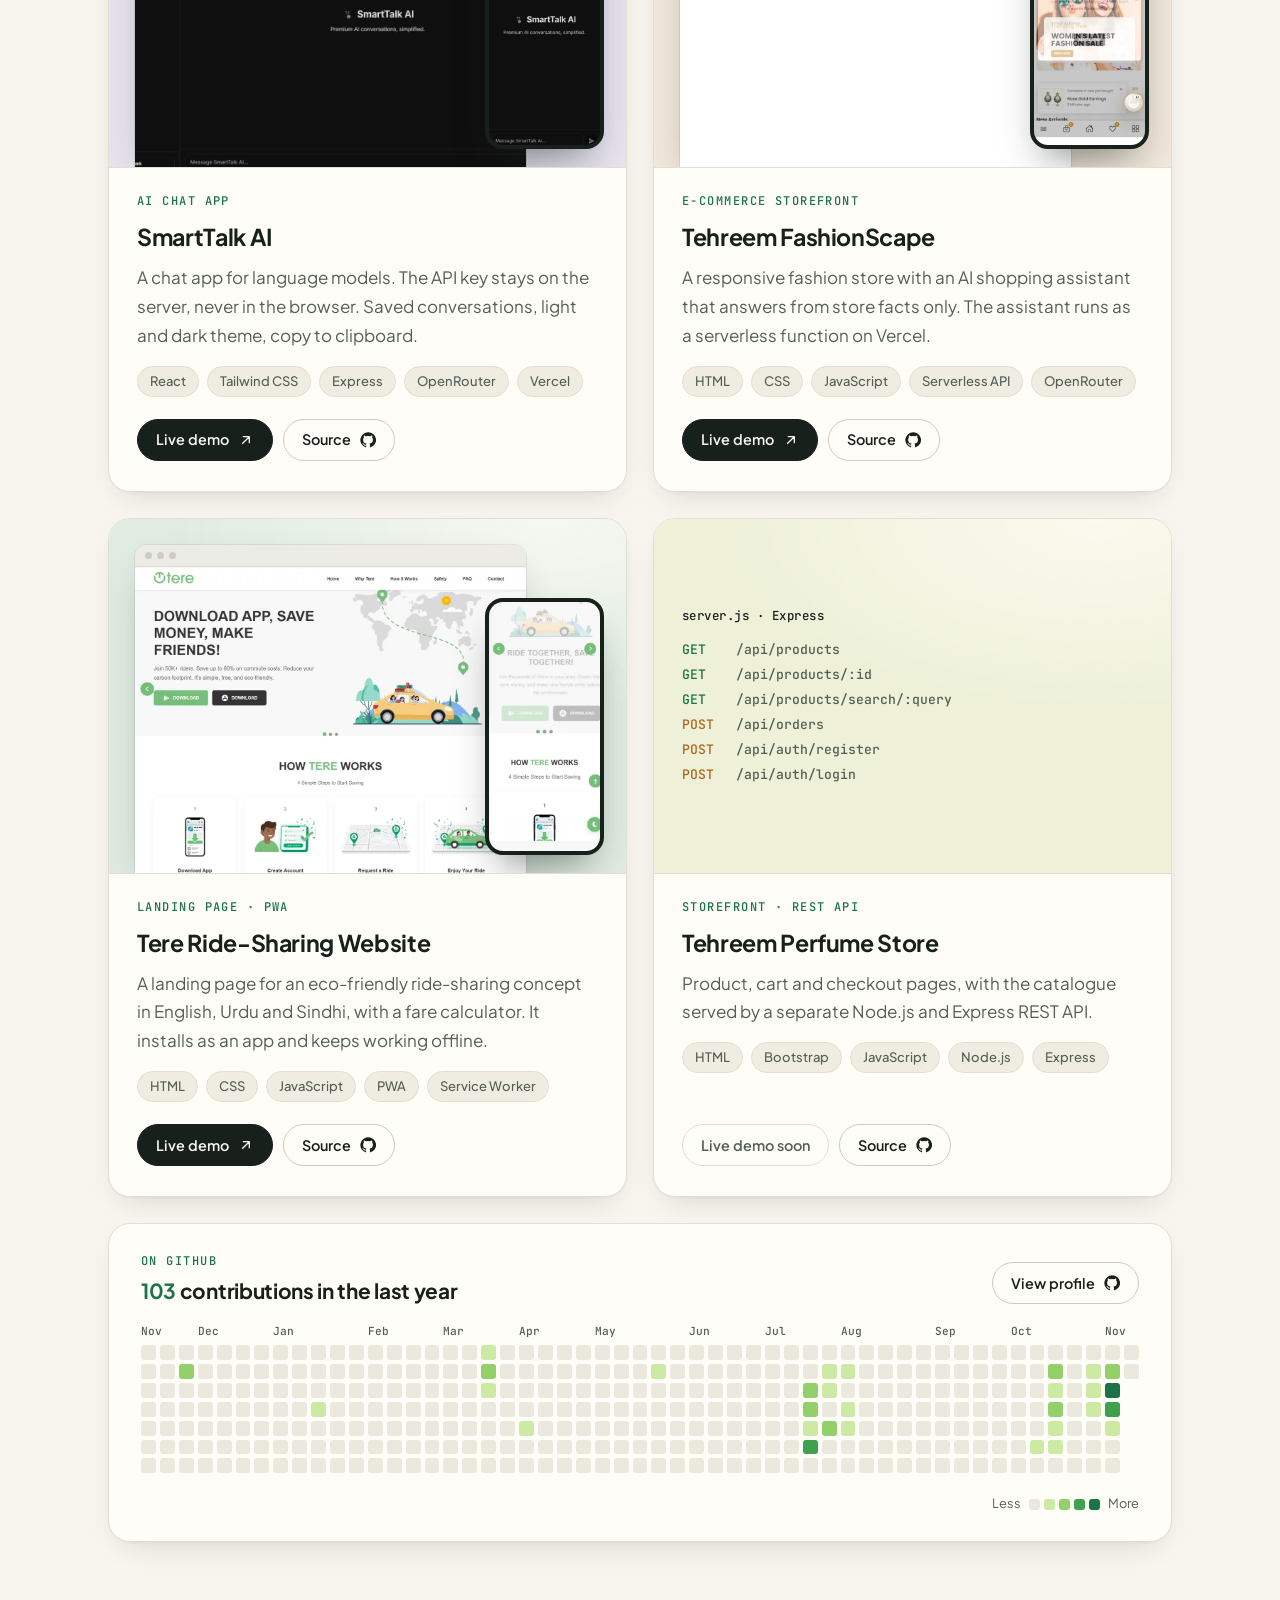
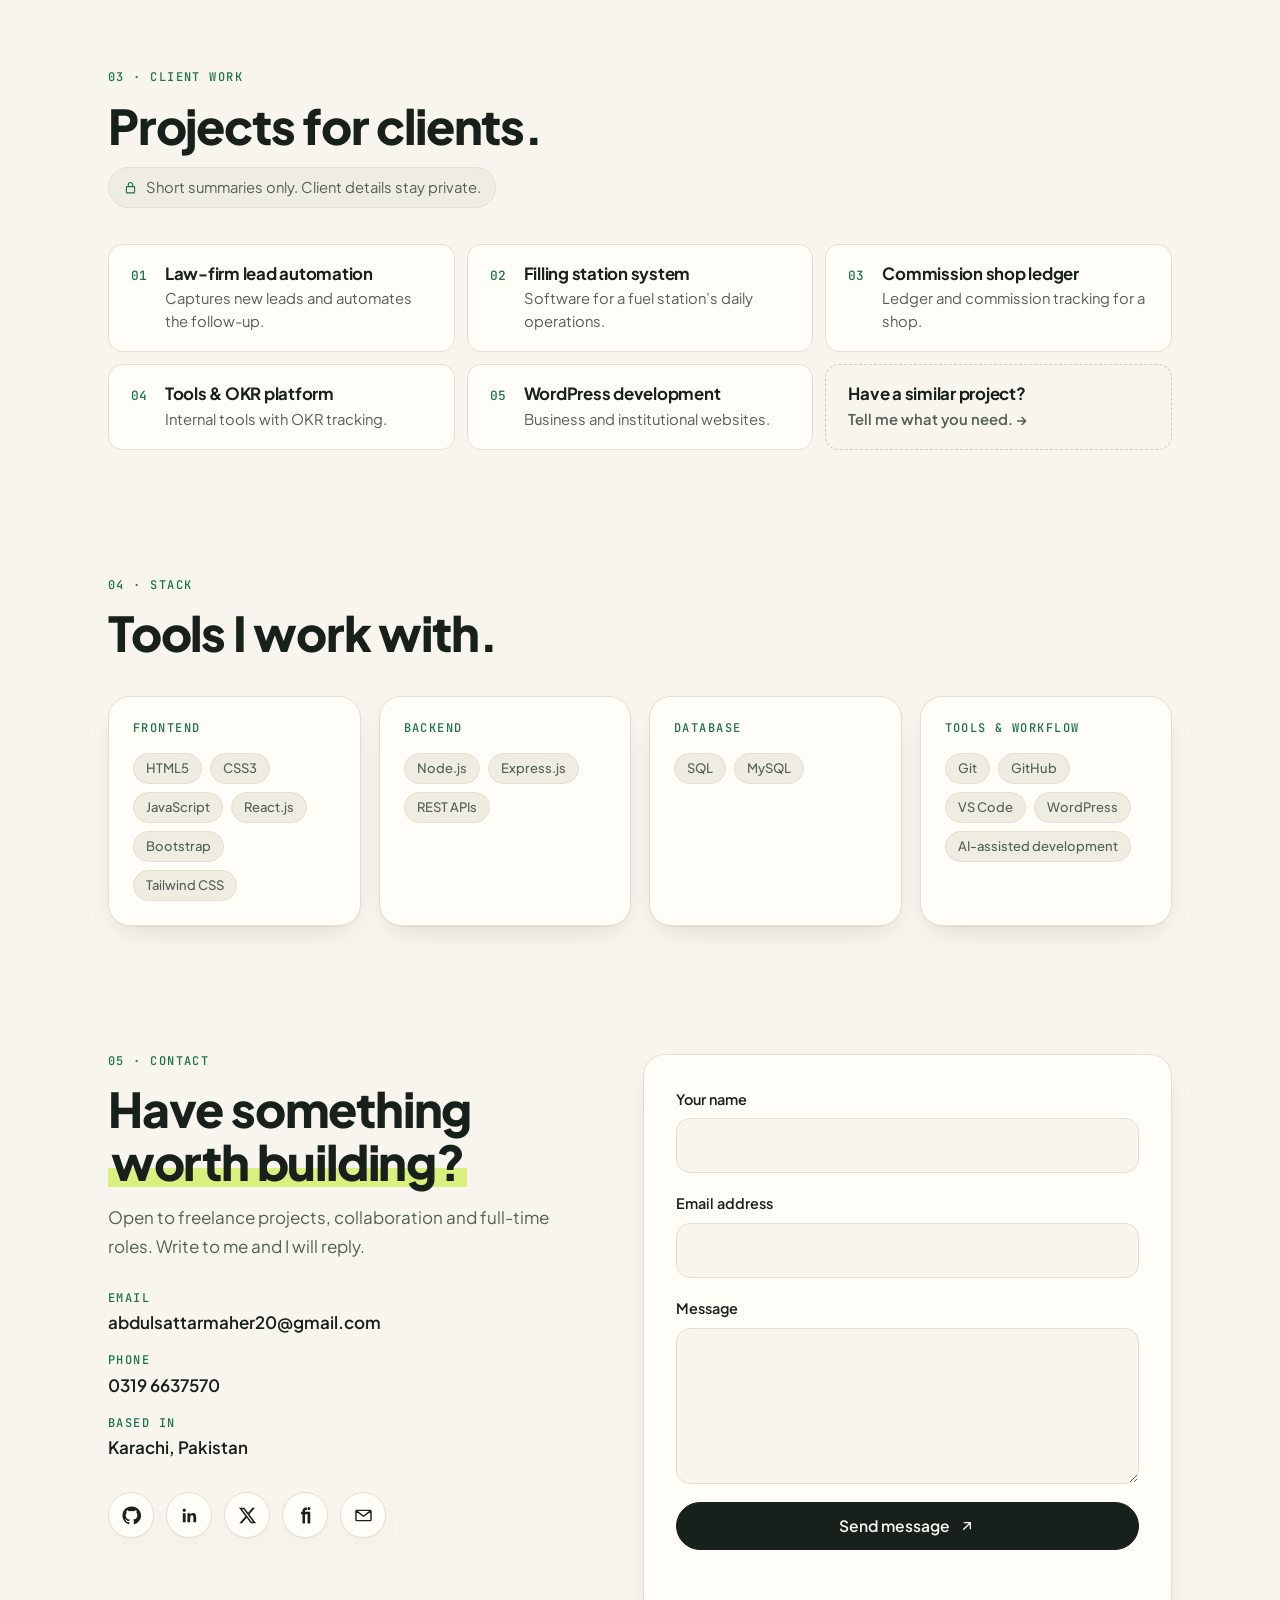
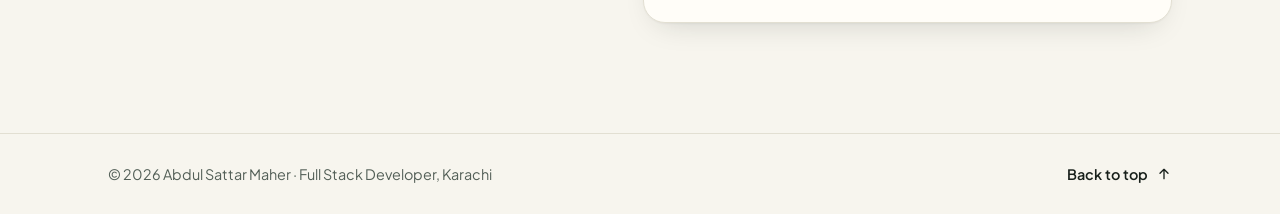
==== commit 885e3bcb: "Use abdulsattarmaher.vercel.app for canonical and link-preview tags Co-Authored-By: Claude Opus 5.5 " ====
--- a/index.html
+++ b/index.html
@@ -9,19 +9,19 @@
     <meta name="theme-color" content="#f7f5ee" media="(prefers-color-scheme: light)">
     <meta name="theme-color" content="#1b231e" media="(prefers-color-scheme: dark)">
 
-    <!-- [PLACEHOLDER] replace https://YOUR-DOMAIN.vercel.app with your real address (4 places below) -->
-    <link rel="canonical" href="https://YOUR-DOMAIN.vercel.app/">
+    <!-- Site address (used for link previews). Change all 4 if the domain changes. -->
+    <link rel="canonical" href="https://abdulsattarmaher.vercel.app/">
     <meta property="og:type" content="website">
-    <meta property="og:url" content="https://YOUR-DOMAIN.vercel.app/">
+    <meta property="og:url" content="https://abdulsattarmaher.vercel.app/">
     <meta property="og:title" content="Abdul Sattar Maher — Full Stack Developer">
     <meta property="og:description" content="Web applications and the REST APIs behind them, built with React, Node.js and SQL. Live projects, client work and contact.">
-    <meta property="og:image" content="https://YOUR-DOMAIN.vercel.app/og-image.png">
+    <meta property="og:image" content="https://abdulsattarmaher.vercel.app/og-image.png">
     <meta property="og:image:width" content="1200">
     <meta property="og:image:height" content="630">
     <meta property="og:image:alt" content="Abdul Sattar Maher, Full Stack Developer">
     <meta name="twitter:card" content="summary_large_image">
     <meta name="twitter:site" content="@AbdulSattarMahe">
-    <meta name="twitter:image" content="https://YOUR-DOMAIN.vercel.app/og-image.png">
+    <meta name="twitter:image" content="https://abdulsattarmaher.vercel.app/og-image.png">
     <link rel="icon" type="image/svg+xml" href="favicon.svg">
 
     <!-- Apply the saved theme before first paint, so there is no flash -->
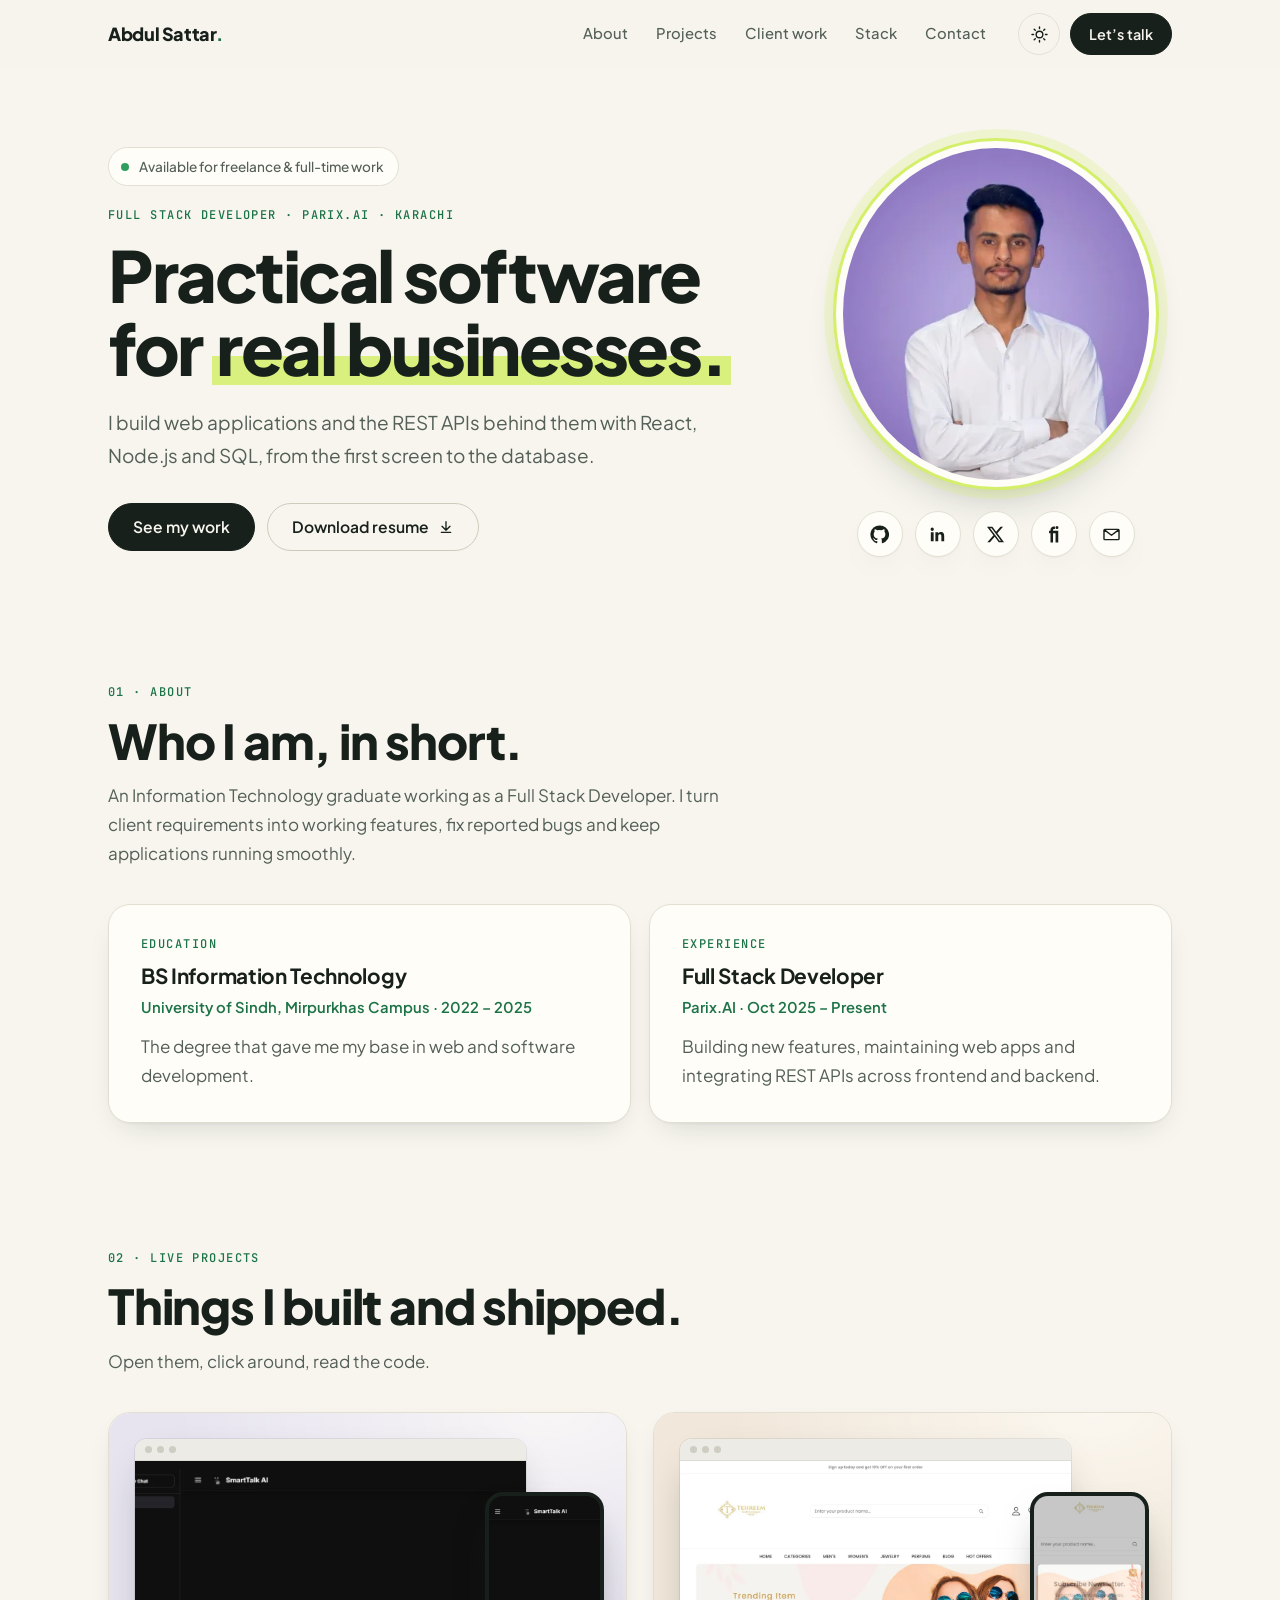
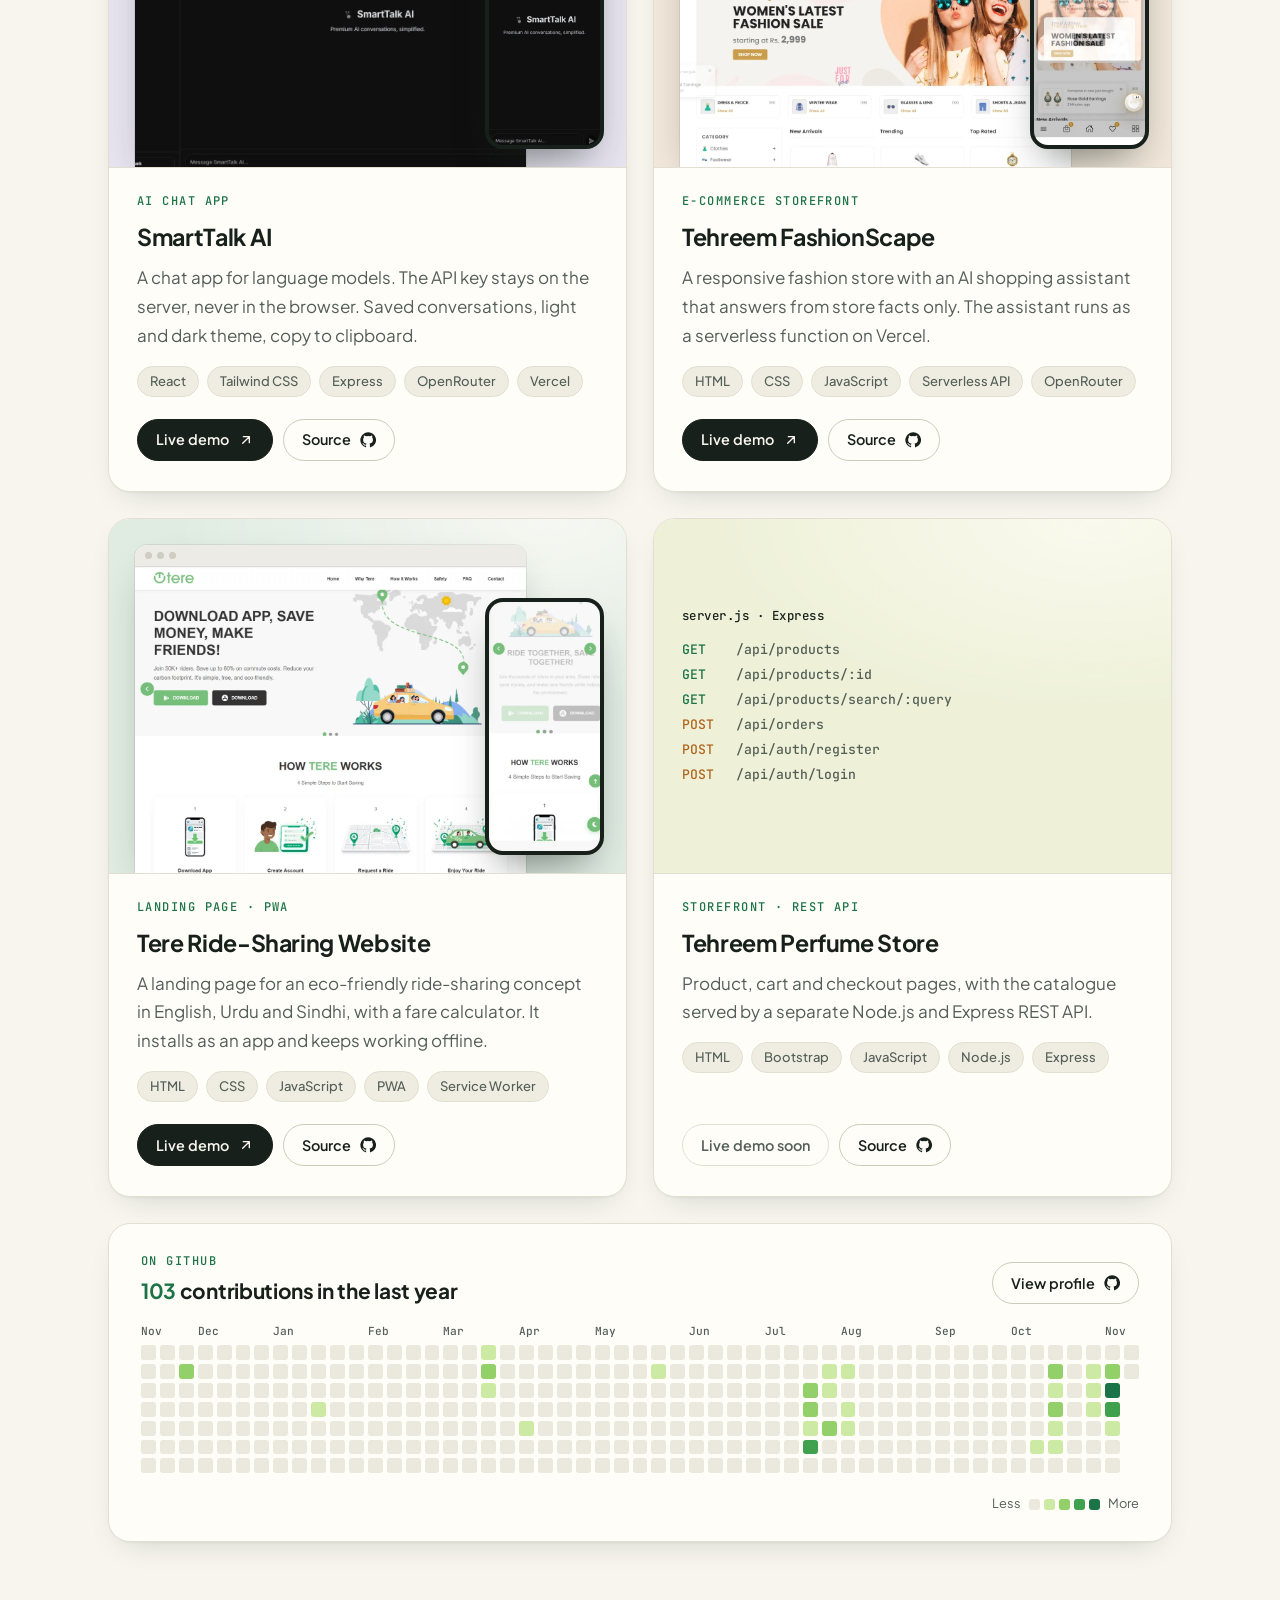
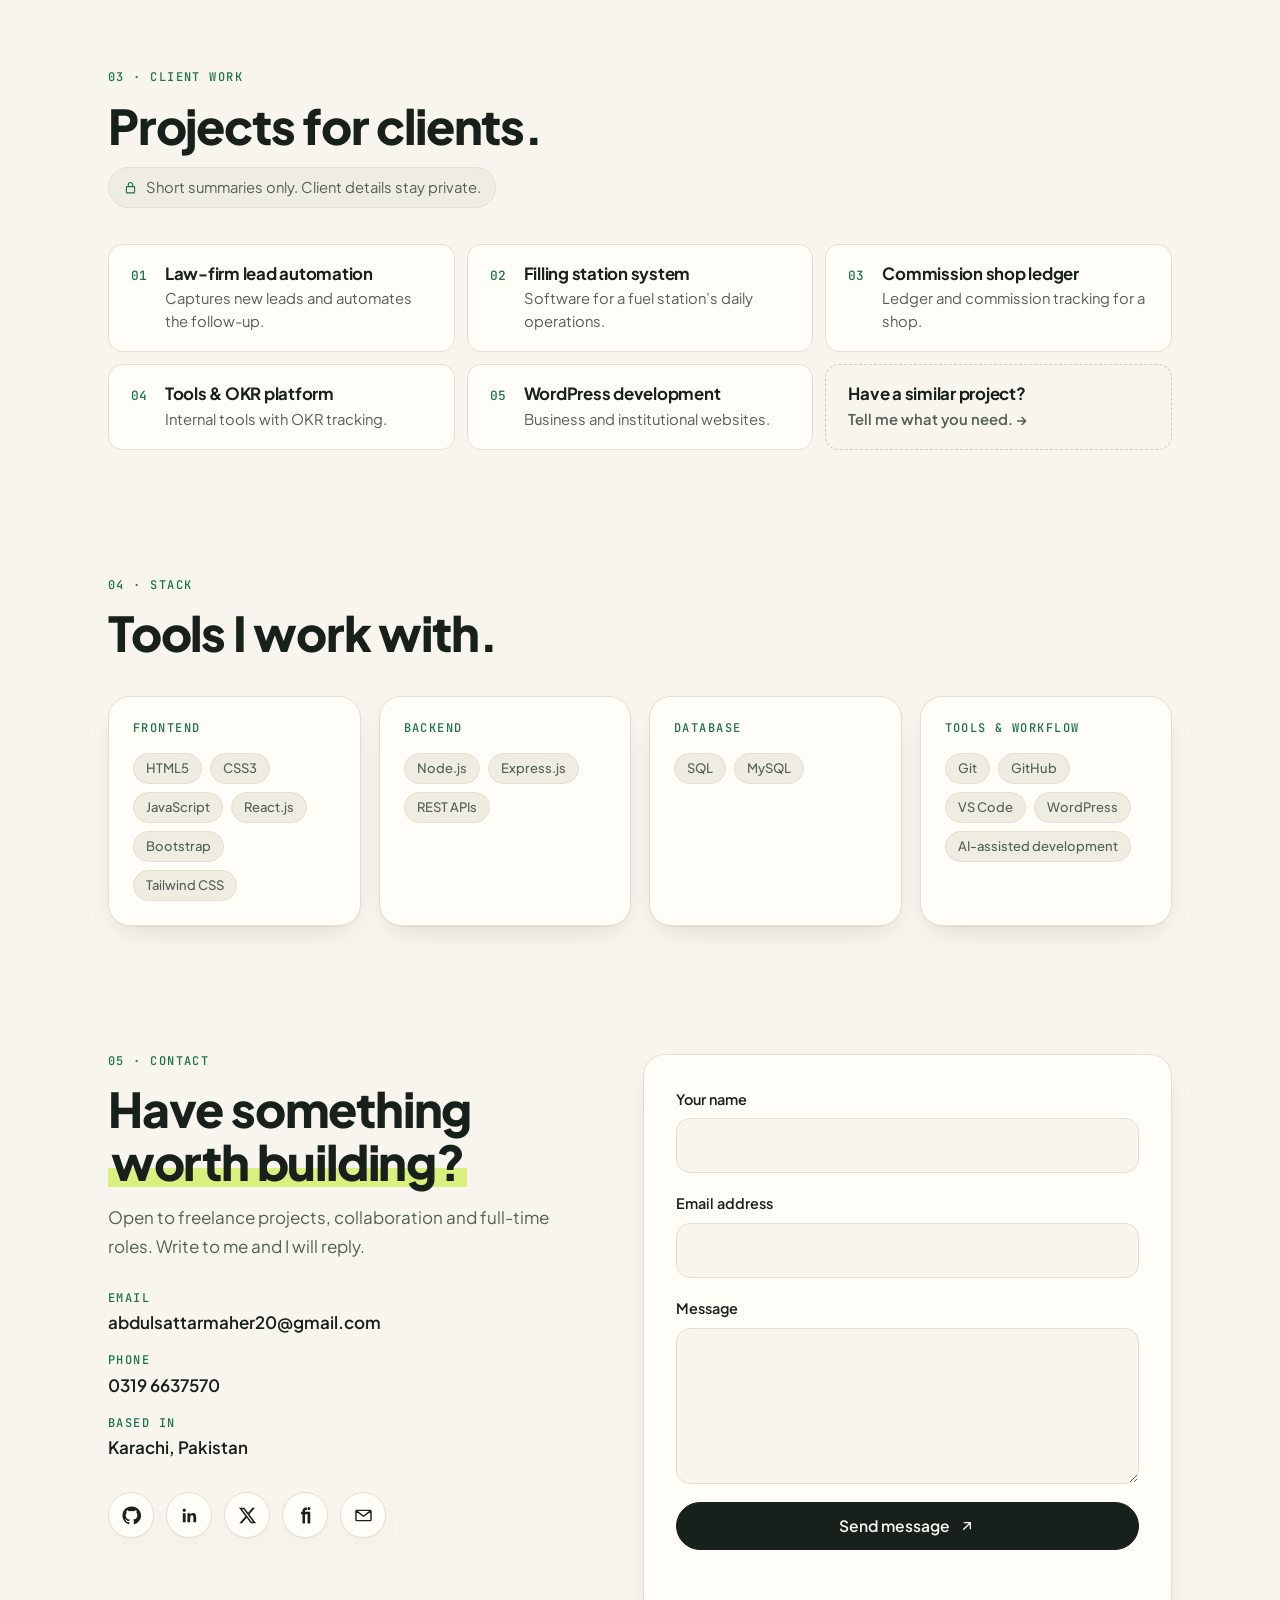
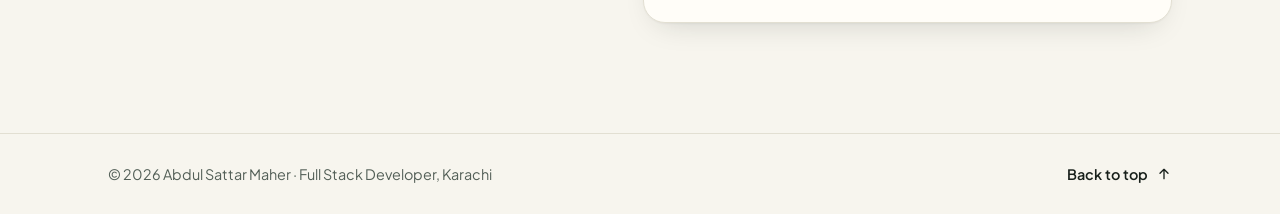
==== commit 1a7f2973: "Switch contact form to the Web3Forms key for the live domain Co-Authored-By: Claude Opus 5.5 <norepl" ====
--- a/index.html
+++ b/index.html
@@ -361,7 +361,7 @@
                Works without JavaScript too (Web3Forms then shows its own thank-you page). -->
           <form class="card contact-form reveal" style="--i:2" id="contact-form" action="https://api.web3forms.com/submit" method="POST" novalidate>
             <!-- Web3Forms access key (public by design: it can only send mail to abdulsattarmaher20@gmail.com) -->
-            <input type="hidden" name="access_key" value="8ecf3f94-9eb6-4668-abd0-15e36e9845d9">
+            <input type="hidden" name="access_key" value="021f3465-b510-4c94-a2b9-258c8d55dda8">
             <input type="hidden" name="subject" value="New message from your portfolio">
             <input type="hidden" name="from_name" value="Portfolio contact form">
             <!-- Honeypot: hidden from people, bots fill it in and get rejected -->
